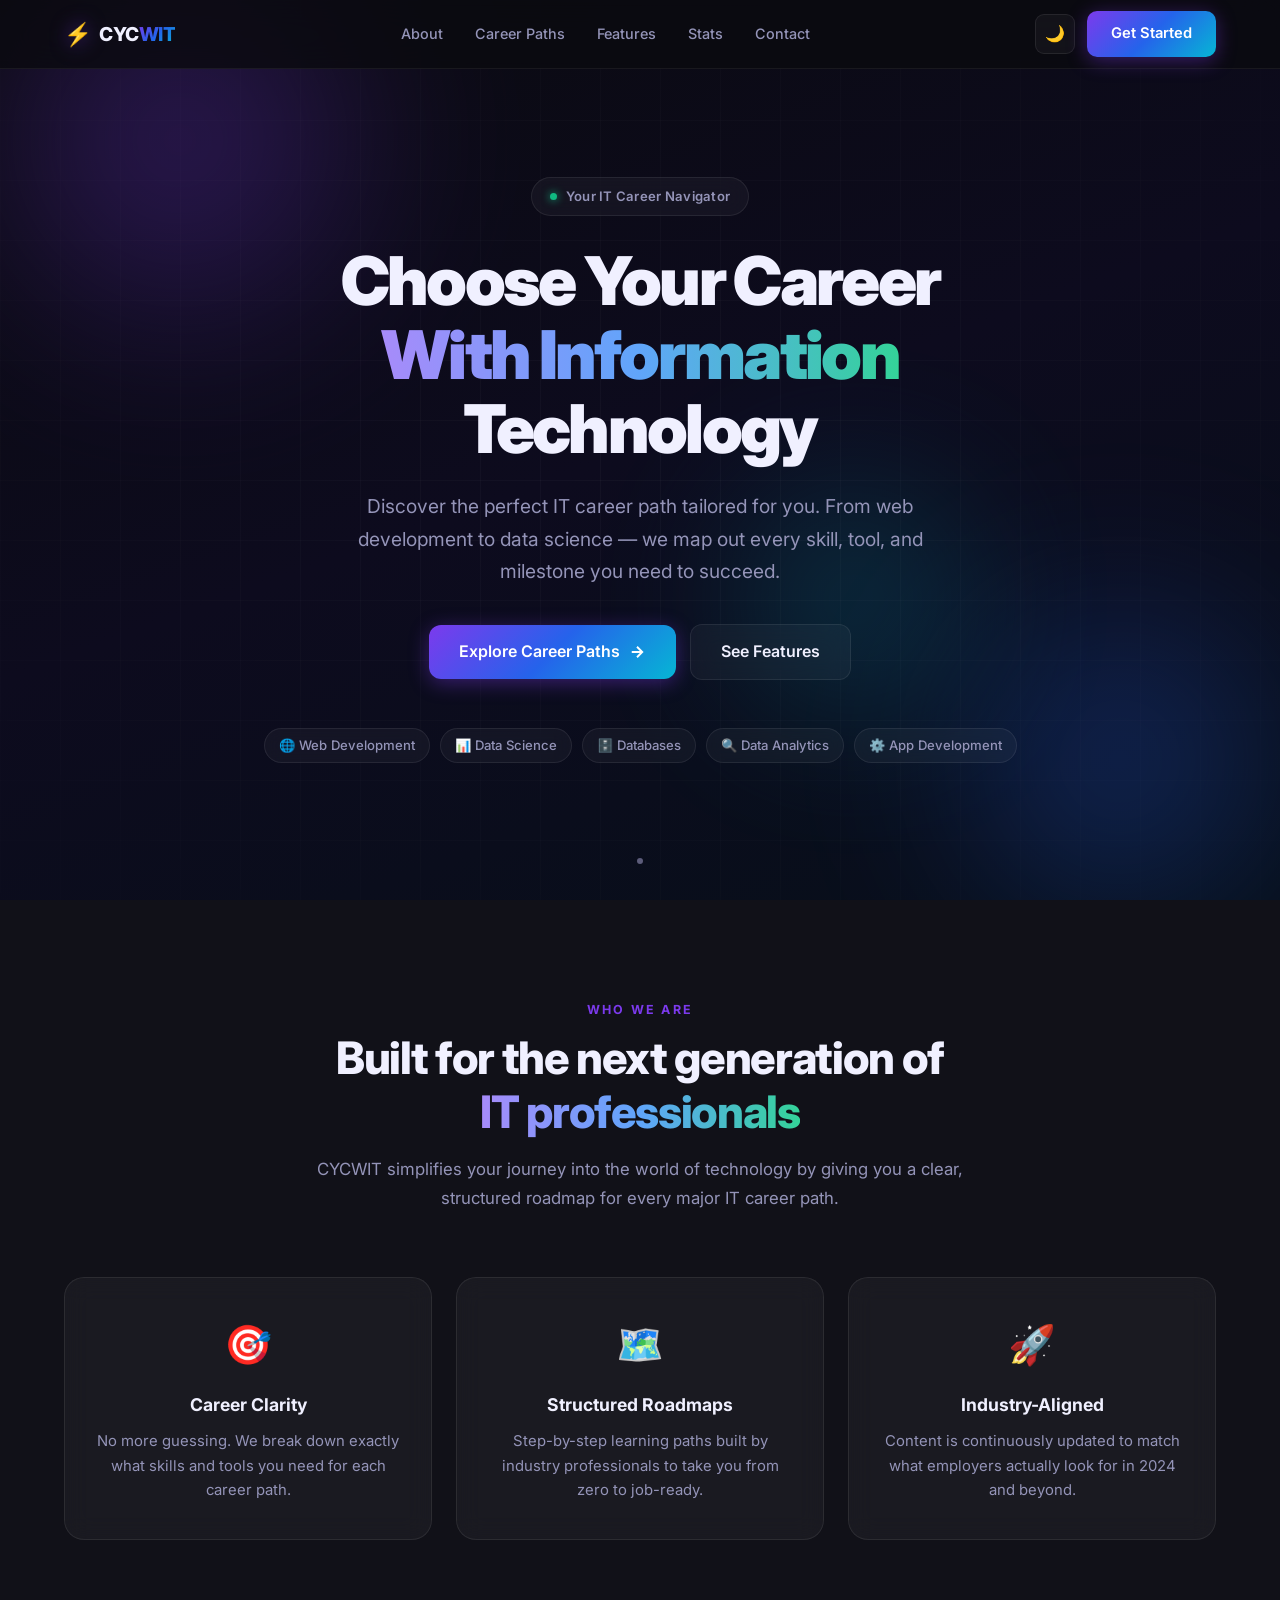
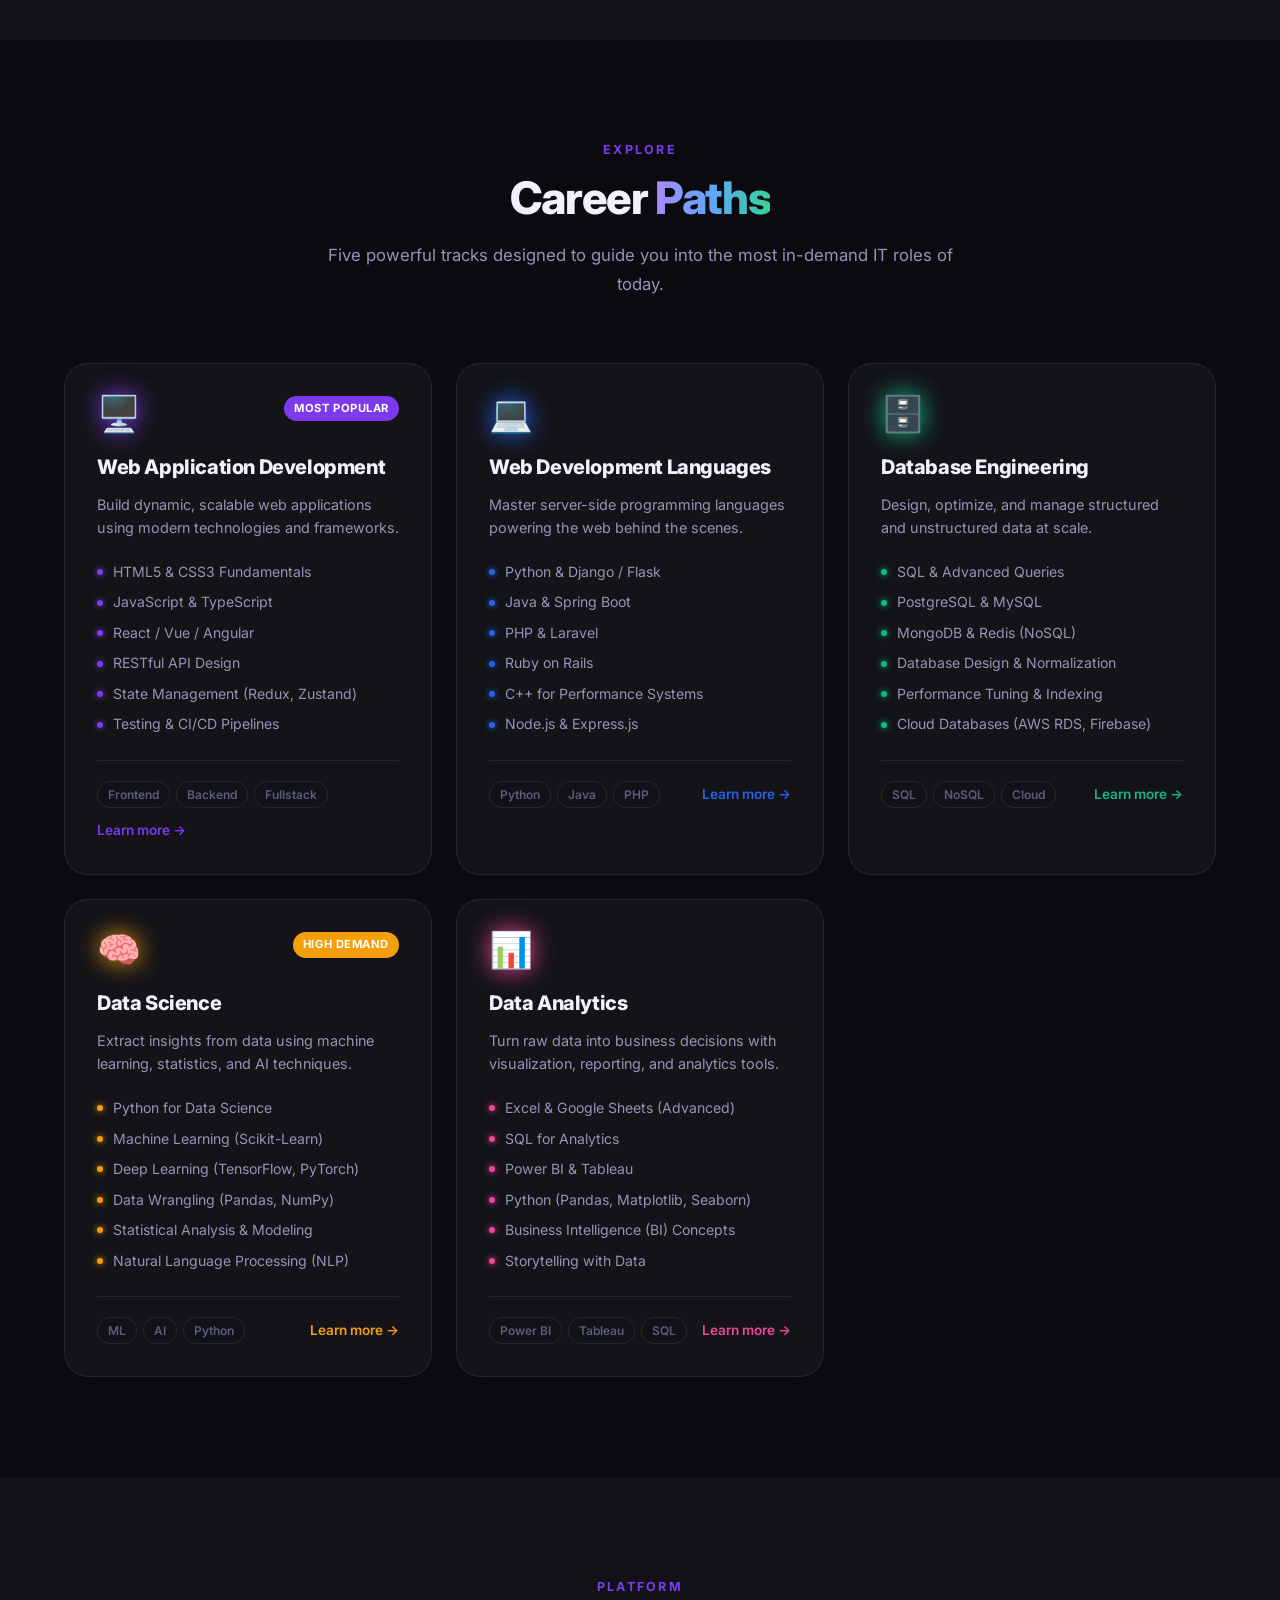
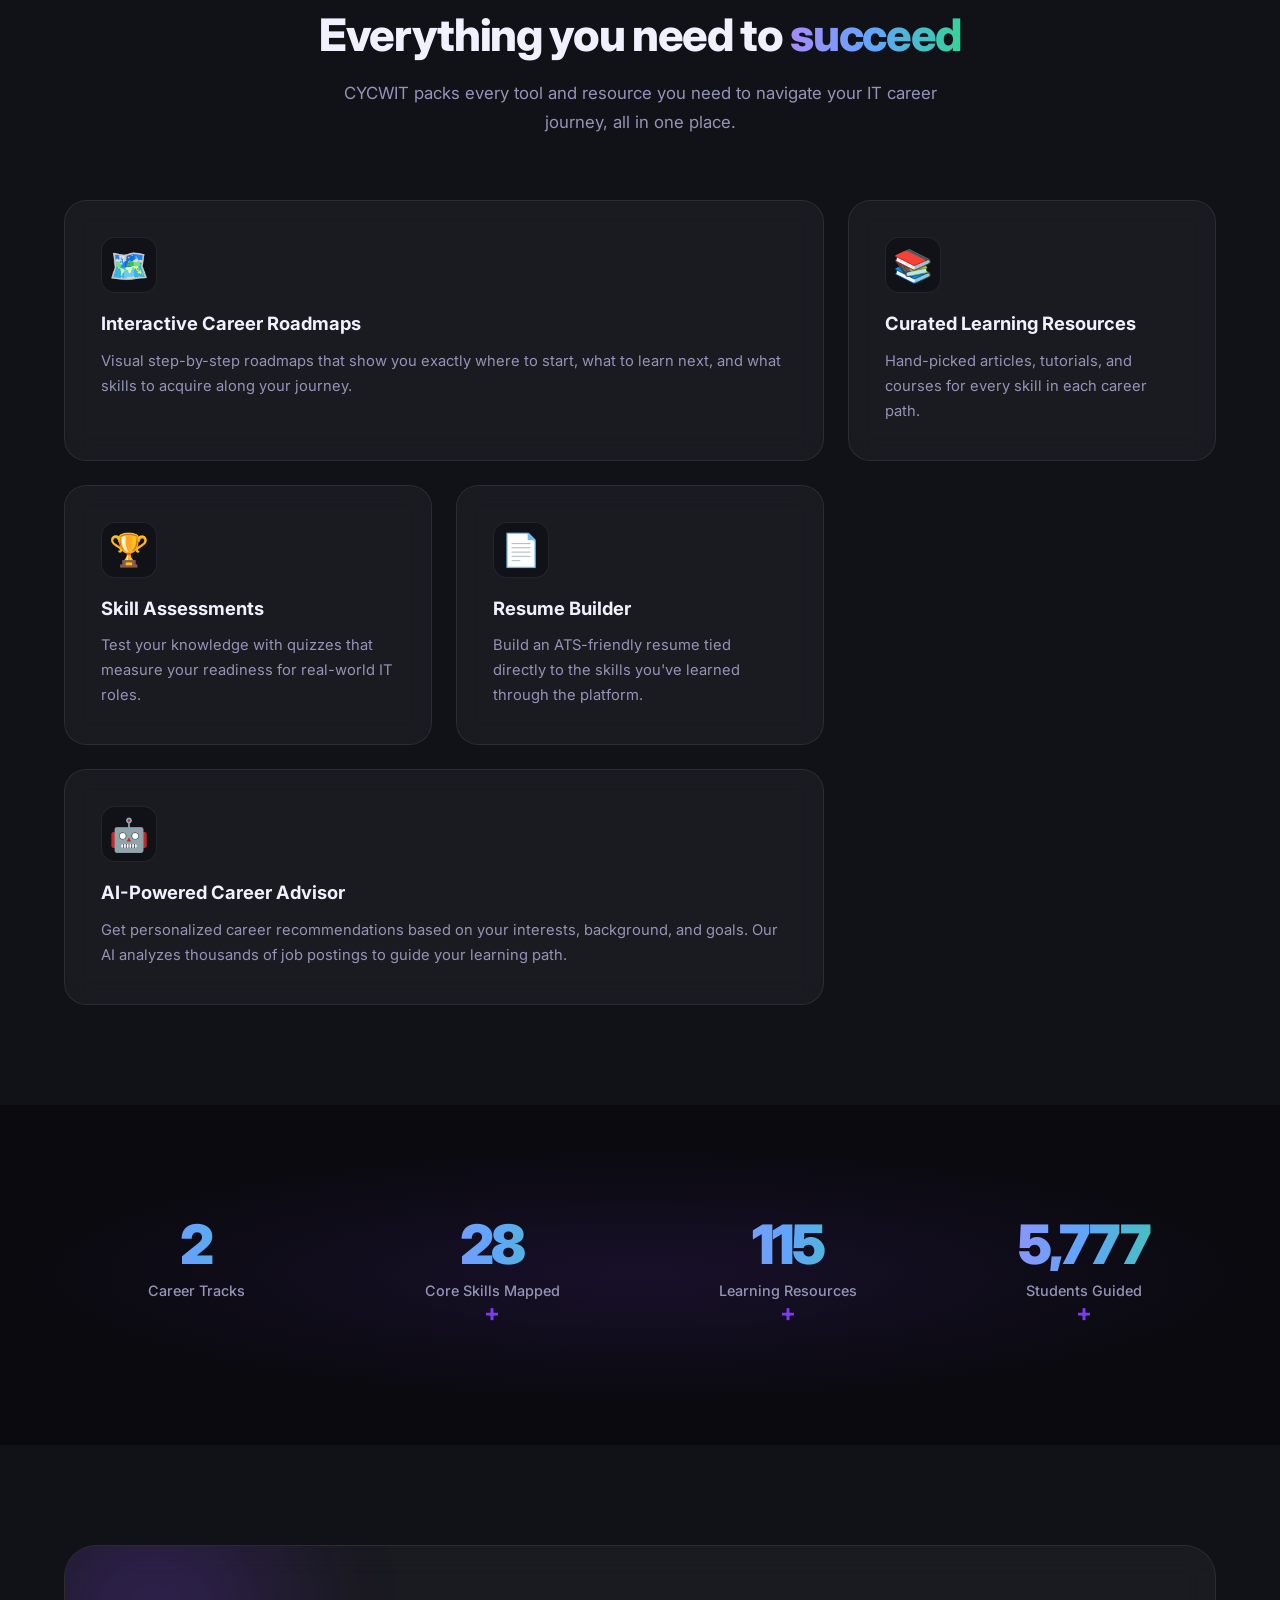
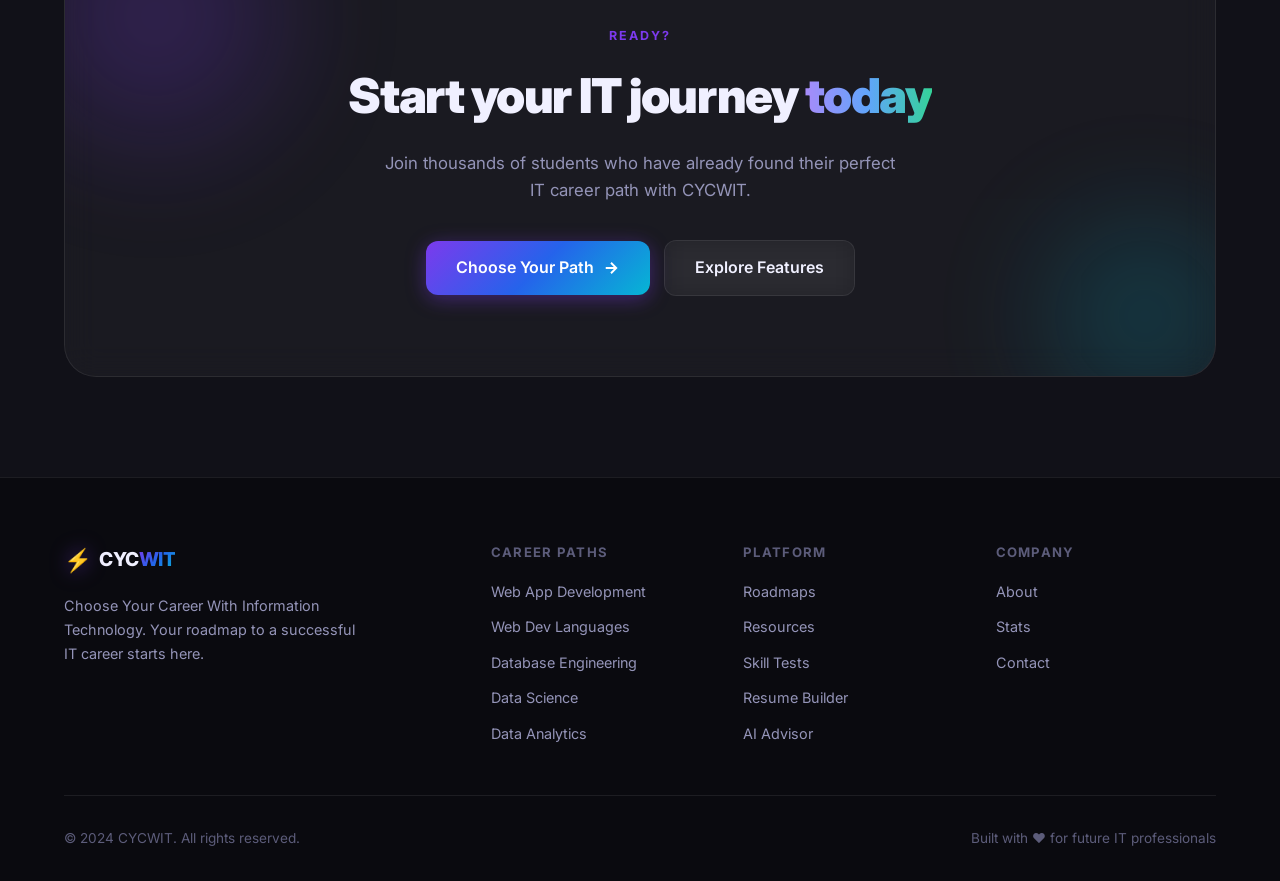
==== index.html @ 3d06e213 "Initial commit - CYCWIT Project" ====
<!DOCTYPE html>
<html lang="en" data-theme="dark">

<head>
    <meta charset="UTF-8" />
    <meta name="viewport" content="width=device-width, initial-scale=1.0" />
    <meta name="description"
        content="CYCWIT — Choose Your Career With Information Technology. Explore career paths in Web Development, Data Science, Databases, and more." />
    <meta name="keywords"
        content="IT careers, web development, data science, database, programming, career guide, CYCWIT" />
    <meta property="og:title" content="CYCWIT — Choose Your Career With IT" />
    <meta property="og:description"
        content="Your ultimate guide to launching an IT career. Explore paths, learn skills, and build your future." />
    <meta property="og:type" content="website" />
    <title>CYCWIT — Choose Your Career With Information Technology</title>
    <link rel="preconnect" href="https://fonts.googleapis.com" />
    <link rel="preconnect" href="https://fonts.gstatic.com" crossorigin />
    <link href="https://fonts.googleapis.com/css2?family=Inter:wght@300;400;500;600;700;800;900&display=swap"
        rel="stylesheet" />
    <link rel="stylesheet" href="style.css" />
</head>

<body>

    <!-- ═══════════════════════════════ NAVBAR ═══════════════════════════════ -->
    <nav class="navbar" id="navbar" role="navigation" aria-label="Main navigation">
        <div class="nav-inner">
            <a href="#hero" class="nav-logo" aria-label="CYCWIT Home">
                <span class="logo-icon">⚡</span>
                <span class="logo-text">CYC<span class="logo-accent">WIT</span></span>
            </a>

            <ul class="nav-links" id="navLinks" role="list">
                <li><a href="#about" class="nav-link">About</a></li>
                <li><a href="#paths" class="nav-link">Career Paths</a></li>
                <li><a href="#features" class="nav-link">Features</a></li>
                <li><a href="#stats" class="nav-link">Stats</a></li>
                <li><a href="#contact" class="nav-link">Contact</a></li>
            </ul>

            <div class="nav-actions">
                <button class="theme-toggle" id="themeToggle" aria-label="Toggle dark/light mode" title="Toggle theme">
                    <span class="theme-icon" id="themeIcon">🌙</span>
                </button>
                <a href="#paths" class="btn btn-primary nav-cta">Get Started</a>
                <button class="hamburger" id="hamburger" aria-label="Open menu" aria-expanded="false">
                    <span></span><span></span><span></span>
                </button>
            </div>
        </div>
    </nav>

    <!-- Mobile overlay -->
    <div class="nav-overlay" id="navOverlay" aria-hidden="true"></div>

    <!-- ═══════════════════════════════ HERO ═══════════════════════════════ -->
    <section class="hero" id="hero" aria-label="Hero section">
        <div class="hero-bg" aria-hidden="true">
            <div class="hero-orb orb-1"></div>
            <div class="hero-orb orb-2"></div>
            <div class="hero-orb orb-3"></div>
            <div class="hero-grid"></div>
        </div>

        <div class="container hero-content">
            <div class="hero-badge reveal">
                <span class="badge-dot"></span>
                Your IT Career Navigator
            </div>
            <h1 class="hero-title reveal">
                Choose Your Career<br />
                <span class="gradient-text">With Information</span><br />
                Technology
            </h1>
            <p class="hero-subtitle reveal">
                Discover the perfect IT career path tailored for you. From web development to data science —
                we map out every skill, tool, and milestone you need to succeed.
            </p>
            <div class="hero-actions reveal">
                <a href="#paths" class="btn btn-primary btn-lg" id="exploreBtn">
                    Explore Career Paths
                    <svg width="18" height="18" viewBox="0 0 24 24" fill="none" stroke="currentColor"
                        stroke-width="2.5">
                        <path d="M5 12h14M12 5l7 7-7 7" />
                    </svg>
                </a>
                <a href="#features" class="btn btn-ghost btn-lg">See Features</a>
            </div>
            <div class="hero-tags reveal">
                <span class="tag">🌐 Web Development</span>
                <span class="tag">📊 Data Science</span>
                <span class="tag">🗄️ Databases</span>
                <span class="tag">🔍 Data Analytics</span>
                <span class="tag">⚙️ App Development</span>
            </div>
        </div>

        <div class="hero-scroll-hint" aria-hidden="true">
            <div class="scroll-dot"></div>
        </div>
    </section>

    <!-- ═══════════════════════════════ ABOUT ═══════════════════════════════ -->
    <section class="section about-section" id="about" aria-label="About CYCWIT">
        <div class="container">
            <div class="section-header reveal">
                <p class="section-label">Who We Are</p>
                <h2 class="section-title">Built for the next generation of <span class="gradient-text">IT
                        professionals</span></h2>
                <p class="section-desc">CYCWIT simplifies your journey into the world of technology by giving you a
                    clear, structured roadmap for every major IT career path.</p>
            </div>

            <div class="about-grid reveal">
                <div class="about-card">
                    <div class="about-icon">🎯</div>
                    <h3>Career Clarity</h3>
                    <p>No more guessing. We break down exactly what skills and tools you need for each career path.</p>
                </div>
                <div class="about-card">
                    <div class="about-icon">🗺️</div>
                    <h3>Structured Roadmaps</h3>
                    <p>Step-by-step learning paths built by industry professionals to take you from zero to job-ready.
                    </p>
                </div>
                <div class="about-card">
                    <div class="about-icon">🚀</div>
                    <h3>Industry-Aligned</h3>
                    <p>Content is continuously updated to match what employers actually look for in 2024 and beyond.</p>
                </div>
            </div>
        </div>
    </section>

    <!-- ═══════════════════════════════ CAREER PATHS ═══════════════════════════════ -->
    <section class="section paths-section" id="paths" aria-label="Career paths">
        <div class="container">
            <div class="section-header reveal">
                <p class="section-label">Explore</p>
                <h2 class="section-title">Career <span class="gradient-text">Paths</span></h2>
                <p class="section-desc">Five powerful tracks designed to guide you into the most in-demand IT roles of
                    today.</p>
            </div>

            <div class="paths-grid">

                <!-- Web App Development -->
                <div class="path-card reveal" data-color="purple">
                    <div class="card-header">
                        <div class="card-icon">🖥️</div>
                        <div class="card-badge">Most Popular</div>
                    </div>
                    <h3 class="card-title">Web Application Development</h3>
                    <p class="card-desc">Build dynamic, scalable web applications using modern technologies and
                        frameworks.</p>
                    <ul class="card-skills">
                        <li><span class="skill-dot"></span>HTML5 &amp; CSS3 Fundamentals</li>
                        <li><span class="skill-dot"></span>JavaScript &amp; TypeScript</li>
                        <li><span class="skill-dot"></span>React / Vue / Angular</li>
                        <li><span class="skill-dot"></span>RESTful API Design</li>
                        <li><span class="skill-dot"></span>State Management (Redux, Zustand)</li>
                        <li><span class="skill-dot"></span>Testing &amp; CI/CD Pipelines</li>
                    </ul>
                    <div class="card-footer">
                        <div class="card-tags">
                            <span class="chip">Frontend</span>
                            <span class="chip">Backend</span>
                            <span class="chip">Fullstack</span>
                        </div>
                        <a href="#contact" class="card-link">Learn more →</a>
                    </div>
                </div>

                <!-- Web Development Languages -->
                <div class="path-card reveal" data-color="blue">
                    <div class="card-header">
                        <div class="card-icon">💻</div>
                    </div>
                    <h3 class="card-title">Web Development Languages</h3>
                    <p class="card-desc">Master server-side programming languages powering the web behind the scenes.
                    </p>
                    <ul class="card-skills">
                        <li><span class="skill-dot"></span>Python &amp; Django / Flask</li>
                        <li><span class="skill-dot"></span>Java &amp; Spring Boot</li>
                        <li><span class="skill-dot"></span>PHP &amp; Laravel</li>
                        <li><span class="skill-dot"></span>Ruby on Rails</li>
                        <li><span class="skill-dot"></span>C++ for Performance Systems</li>
                        <li><span class="skill-dot"></span>Node.js &amp; Express.js</li>
                    </ul>
                    <div class="card-footer">
                        <div class="card-tags">
                            <span class="chip">Python</span>
                            <span class="chip">Java</span>
                            <span class="chip">PHP</span>
                        </div>
                        <a href="#contact" class="card-link">Learn more →</a>
                    </div>
                </div>

                <!-- Database -->
                <div class="path-card reveal" data-color="green">
                    <div class="card-header">
                        <div class="card-icon">🗄️</div>
                    </div>
                    <h3 class="card-title">Database Engineering</h3>
                    <p class="card-desc">Design, optimize, and manage structured and unstructured data at scale.</p>
                    <ul class="card-skills">
                        <li><span class="skill-dot"></span>SQL &amp; Advanced Queries</li>
                        <li><span class="skill-dot"></span>PostgreSQL &amp; MySQL</li>
                        <li><span class="skill-dot"></span>MongoDB &amp; Redis (NoSQL)</li>
                        <li><span class="skill-dot"></span>Database Design &amp; Normalization</li>
                        <li><span class="skill-dot"></span>Performance Tuning &amp; Indexing</li>
                        <li><span class="skill-dot"></span>Cloud Databases (AWS RDS, Firebase)</li>
                    </ul>
                    <div class="card-footer">
                        <div class="card-tags">
                            <span class="chip">SQL</span>
                            <span class="chip">NoSQL</span>
                            <span class="chip">Cloud</span>
                        </div>
                        <a href="#contact" class="card-link">Learn more →</a>
                    </div>
                </div>

                <!-- Data Science -->
                <div class="path-card reveal" data-color="orange">
                    <div class="card-header">
                        <div class="card-icon">🧠</div>
                        <div class="card-badge">High Demand</div>
                    </div>
                    <h3 class="card-title">Data Science</h3>
                    <p class="card-desc">Extract insights from data using machine learning, statistics, and AI
                        techniques.</p>
                    <ul class="card-skills">
                        <li><span class="skill-dot"></span>Python for Data Science</li>
                        <li><span class="skill-dot"></span>Machine Learning (Scikit-Learn)</li>
                        <li><span class="skill-dot"></span>Deep Learning (TensorFlow, PyTorch)</li>
                        <li><span class="skill-dot"></span>Data Wrangling (Pandas, NumPy)</li>
                        <li><span class="skill-dot"></span>Statistical Analysis &amp; Modeling</li>
                        <li><span class="skill-dot"></span>Natural Language Processing (NLP)</li>
                    </ul>
                    <div class="card-footer">
                        <div class="card-tags">
                            <span class="chip">ML</span>
                            <span class="chip">AI</span>
                            <span class="chip">Python</span>
                        </div>
                        <a href="#contact" class="card-link">Learn more →</a>
                    </div>
                </div>

                <!-- Data Analyst -->
                <div class="path-card reveal" data-color="pink">
                    <div class="card-header">
                        <div class="card-icon">📊</div>
                    </div>
                    <h3 class="card-title">Data Analytics</h3>
                    <p class="card-desc">Turn raw data into business decisions with visualization, reporting, and
                        analytics tools.</p>
                    <ul class="card-skills">
                        <li><span class="skill-dot"></span>Excel &amp; Google Sheets (Advanced)</li>
                        <li><span class="skill-dot"></span>SQL for Analytics</li>
                        <li><span class="skill-dot"></span>Power BI &amp; Tableau</li>
                        <li><span class="skill-dot"></span>Python (Pandas, Matplotlib, Seaborn)</li>
                        <li><span class="skill-dot"></span>Business Intelligence (BI) Concepts</li>
                        <li><span class="skill-dot"></span>Storytelling with Data</li>
                    </ul>
                    <div class="card-footer">
                        <div class="card-tags">
                            <span class="chip">Power BI</span>
                            <span class="chip">Tableau</span>
                            <span class="chip">SQL</span>
                        </div>
                        <a href="#contact" class="card-link">Learn more →</a>
                    </div>
                </div>

            </div>
        </div>
    </section>

    <!-- ═══════════════════════════════ FEATURES ═══════════════════════════════ -->
    <section class="section features-section" id="features" aria-label="Platform features">
        <div class="container">
            <div class="section-header reveal">
                <p class="section-label">Platform</p>
                <h2 class="section-title">Everything you need to <span class="gradient-text">succeed</span></h2>
                <p class="section-desc">CYCWIT packs every tool and resource you need to navigate your IT career
                    journey, all in one place.</p>
            </div>

            <div class="features-grid">
                <div class="feature-card feature-large reveal">
                    <div class="feature-icon-wrap">🗺️</div>
                    <h3>Interactive Career Roadmaps</h3>
                    <p>Visual step-by-step roadmaps that show you exactly where to start, what to learn next, and what
                        skills to acquire along your journey.</p>
                </div>
                <div class="feature-card reveal">
                    <div class="feature-icon-wrap">📚</div>
                    <h3>Curated Learning Resources</h3>
                    <p>Hand-picked articles, tutorials, and courses for every skill in each career path.</p>
                </div>
                <div class="feature-card reveal">
                    <div class="feature-icon-wrap">🏆</div>
                    <h3>Skill Assessments</h3>
                    <p>Test your knowledge with quizzes that measure your readiness for real-world IT roles.</p>
                </div>
                <div class="feature-card reveal">
                    <div class="feature-icon-wrap">📄</div>
                    <h3>Resume Builder</h3>
                    <p>Build an ATS-friendly resume tied directly to the skills you've learned through the platform.</p>
                </div>
                <div class="feature-card feature-large reveal">
                    <div class="feature-icon-wrap">🤖</div>
                    <h3>AI-Powered Career Advisor</h3>
                    <p>Get personalized career recommendations based on your interests, background, and goals. Our AI
                        analyzes thousands of job postings to guide your learning path.</p>
                </div>
            </div>
        </div>
    </section>

    <!-- ═══════════════════════════════ STATS ═══════════════════════════════ -->
    <section class="section stats-section" id="stats" aria-label="Platform statistics">
        <div class="container">
            <div class="stats-grid reveal">
                <div class="stat-item">
                    <div class="stat-number" data-target="5">0</div>
                    <div class="stat-label">Career Tracks</div>
                </div>
                <div class="stat-item">
                    <div class="stat-number" data-target="50">0</div>
                    <div class="stat-label">Core Skills Mapped</div>
                    <div class="stat-suffix">+</div>
                </div>
                <div class="stat-item">
                    <div class="stat-number" data-target="200">0</div>
                    <div class="stat-label">Learning Resources</div>
                    <div class="stat-suffix">+</div>
                </div>
                <div class="stat-item">
                    <div class="stat-number" data-target="10000">0</div>
                    <div class="stat-label">Students Guided</div>
                    <div class="stat-suffix">+</div>
                </div>
            </div>
        </div>
    </section>

    <!-- ═══════════════════════════════ CTA ═══════════════════════════════ -->
    <section class="section cta-section" id="contact" aria-label="Call to action">
        <div class="container">
            <div class="cta-inner reveal">
                <div class="cta-orb cta-orb-1" aria-hidden="true"></div>
                <div class="cta-orb cta-orb-2" aria-hidden="true"></div>
                <p class="section-label">Ready?</p>
                <h2 class="cta-title">Start your IT journey <span class="gradient-text">today</span></h2>
                <p class="cta-desc">Join thousands of students who have already found their perfect IT career path with
                    CYCWIT.</p>
                <div class="cta-actions">
                    <a href="#paths" class="btn btn-primary btn-lg" id="ctaStartBtn">
                        Choose Your Path
                        <svg width="18" height="18" viewBox="0 0 24 24" fill="none" stroke="currentColor"
                            stroke-width="2.5">
                            <path d="M5 12h14M12 5l7 7-7 7" />
                        </svg>
                    </a>
                    <a href="#features" class="btn btn-ghost btn-lg">Explore Features</a>
                </div>
            </div>
        </div>
    </section>

    <!-- ═══════════════════════════════ FOOTER ═══════════════════════════════ -->
    <footer class="footer" role="contentinfo">
        <div class="container">
            <div class="footer-top">
                <div class="footer-brand">
                    <a href="#hero" class="nav-logo">
                        <span class="logo-icon">⚡</span>
                        <span class="logo-text">CYC<span class="logo-accent">WIT</span></span>
                    </a>
                    <p>Choose Your Career With Information Technology. Your roadmap to a successful IT career starts
                        here.</p>
                </div>

                <div class="footer-links">
                    <div class="footer-col">
                        <h4>Career Paths</h4>
                        <ul>
                            <li><a href="#paths">Web App Development</a></li>
                            <li><a href="#paths">Web Dev Languages</a></li>
                            <li><a href="#paths">Database Engineering</a></li>
                            <li><a href="#paths">Data Science</a></li>
                            <li><a href="#paths">Data Analytics</a></li>
                        </ul>
                    </div>
                    <div class="footer-col">
                        <h4>Platform</h4>
                        <ul>
                            <li><a href="#features">Roadmaps</a></li>
                            <li><a href="#features">Resources</a></li>
                            <li><a href="#features">Skill Tests</a></li>
                            <li><a href="#features">Resume Builder</a></li>
                            <li><a href="#features">AI Advisor</a></li>
                        </ul>
                    </div>
                    <div class="footer-col">
                        <h4>Company</h4>
                        <ul>
                            <li><a href="#about">About</a></li>
                            <li><a href="#stats">Stats</a></li>
                            <li><a href="#contact">Contact</a></li>
                        </ul>
                    </div>
                </div>
            </div>

            <div class="footer-bottom">
                <p>&copy; 2024 CYCWIT. All rights reserved.</p>
                <p>Built with ❤️ for future IT professionals</p>
            </div>
        </div>
    </footer>

    <script src="script.js"></script>
</body>

</html>
---- style.css ----
/* ============================================================
   CYCWIT — style.css
   Design System: Dark/Light theme, Glassmorphism, Animations
   ============================================================ */

/* ─────────────────────────────────────────────
   0. GOOGLE FONTS + CSS RESET
───────────────────────────────────────────── */
*,
*::before,
*::after {
    box-sizing: border-box;
    margin: 0;
    padding: 0;
}

html {
    scroll-behavior: smooth;
    font-size: 16px;
}

/* ─────────────────────────────────────────────
   1. DESIGN TOKENS — Dark Theme (default)
───────────────────────────────────────────── */
[data-theme="dark"] {
    --bg-primary: #0a0a0f;
    --bg-secondary: #111118;
    --bg-card: rgba(255, 255, 255, 0.04);
    --bg-card-hover: rgba(255, 255, 255, 0.08);
    --border: rgba(255, 255, 255, 0.08);
    --border-hover: rgba(255, 255, 255, 0.18);

    --text-primary: #f0f0ff;
    --text-secondary: #9494b8;
    --text-muted: #5c5c7a;

    --accent-purple: #7c3aed;
    --accent-blue: #2563eb;
    --accent-cyan: #06b6d4;
    --accent-green: #10b981;
    --accent-orange: #f59e0b;
    --accent-pink: #ec4899;

    --grad-main: linear-gradient(135deg, #7c3aed 0%, #2563eb 50%, #06b6d4 100%);
    --grad-text: linear-gradient(90deg, #a78bfa, #60a5fa, #34d399);
    --grad-hero: linear-gradient(160deg, #0a0a0f 0%, #0d0b1e 50%, #070f1a 100%);

    --shadow-sm: 0 1px 3px rgba(0, 0, 0, 0.4);
    --shadow-md: 0 4px 24px rgba(0, 0, 0, 0.5);
    --shadow-lg: 0 8px 48px rgba(0, 0, 0, 0.7);
    --shadow-glow: 0 0 40px rgba(124, 58, 237, 0.25);

    --navbar-bg: rgba(10, 10, 15, 0.8);
    --navbar-border: rgba(255, 255, 255, 0.06);
}

/* ─────────────────────────────────────────────
   2. DESIGN TOKENS — Light Theme
───────────────────────────────────────────── */
[data-theme="light"] {
    --bg-primary: #f8f8ff;
    --bg-secondary: #eeeef8;
    --bg-card: rgba(255, 255, 255, 0.7);
    --bg-card-hover: rgba(255, 255, 255, 0.95);
    --border: rgba(0, 0, 0, 0.08);
    --border-hover: rgba(124, 58, 237, 0.35);

    --text-primary: #0f0f1a;
    --text-secondary: #4a4a6a;
    --text-muted: #8888aa;

    --accent-purple: #7c3aed;
    --accent-blue: #2563eb;
    --accent-cyan: #0891b2;
    --accent-green: #059669;
    --accent-orange: #d97706;
    --accent-pink: #db2777;

    --grad-main: linear-gradient(135deg, #7c3aed 0%, #2563eb 50%, #06b6d4 100%);
    --grad-text: linear-gradient(90deg, #7c3aed, #2563eb, #059669);
    --grad-hero: linear-gradient(160deg, #f0f0ff 0%, #e8e8ff 50%, #f0f8ff 100%);

    --shadow-sm: 0 1px 3px rgba(0, 0, 0, 0.07);
    --shadow-md: 0 4px 24px rgba(0, 0, 0, 0.1);
    --shadow-lg: 0 8px 48px rgba(0, 0, 0, 0.12);
    --shadow-glow: 0 0 40px rgba(124, 58, 237, 0.15);

    --navbar-bg: rgba(248, 248, 255, 0.85);
    --navbar-border: rgba(0, 0, 0, 0.07);
}

/* ─────────────────────────────────────────────
   3. BASE STYLES
───────────────────────────────────────────── */
body {
    font-family: 'Inter', -apple-system, BlinkMacSystemFont, 'Segoe UI', sans-serif;
    background: var(--bg-primary);
    color: var(--text-primary);
    line-height: 1.6;
    overflow-x: hidden;
    transition: background 0.35s ease, color 0.35s ease;
}

.container {
    width: 100%;
    max-width: 1200px;
    margin: 0 auto;
    padding: 0 24px;
}

.section {
    padding: 100px 0;
    position: relative;
}

img,
svg {
    display: block;
}

ul {
    list-style: none;
}

a {
    text-decoration: none;
    color: inherit;
}

/* ─────────────────────────────────────────────
   4. TYPOGRAPHY UTILITIES
───────────────────────────────────────────── */
.gradient-text {
    background: var(--grad-text);
    -webkit-background-clip: text;
    -webkit-text-fill-color: transparent;
    background-clip: text;
}

.section-label {
    font-size: 0.78rem;
    font-weight: 700;
    letter-spacing: 0.18em;
    text-transform: uppercase;
    color: var(--accent-purple);
    margin-bottom: 12px;
}

.section-header {
    text-align: center;
    max-width: 650px;
    margin: 0 auto 64px;
}

.section-title {
    font-size: clamp(1.9rem, 4vw, 2.8rem);
    font-weight: 800;
    line-height: 1.2;
    margin-bottom: 16px;
    letter-spacing: -0.03em;
}

.section-desc {
    font-size: 1.05rem;
    color: var(--text-secondary);
    line-height: 1.7;
}

/* ─────────────────────────────────────────────
   5. BUTTONS
───────────────────────────────────────────── */
.btn {
    display: inline-flex;
    align-items: center;
    gap: 8px;
    padding: 11px 24px;
    border-radius: 10px;
    font-family: inherit;
    font-size: 0.92rem;
    font-weight: 600;
    cursor: pointer;
    border: none;
    position: relative;
    overflow: hidden;
    transition: transform 0.2s ease, box-shadow 0.2s ease, opacity 0.2s ease;
    text-decoration: none;
    white-space: nowrap;
}

.btn:active {
    transform: scale(0.97);
}

.btn-lg {
    padding: 14px 30px;
    font-size: 1rem;
    border-radius: 12px;
}

.btn-primary {
    background: var(--grad-main);
    color: #fff;
    box-shadow: 0 4px 20px rgba(124, 58, 237, 0.4);
}

.btn-primary:hover {
    transform: translateY(-2px);
    box-shadow: 0 8px 32px rgba(124, 58, 237, 0.55);
}

.btn-ghost {
    background: var(--bg-card);
    color: var(--text-primary);
    border: 1px solid var(--border);
    backdrop-filter: blur(12px);
}

.btn-ghost:hover {
    border-color: var(--border-hover);
    background: var(--bg-card-hover);
    transform: translateY(-2px);
}

/* Ripple */
.btn .ripple {
    position: absolute;
    border-radius: 50%;
    background: rgba(255, 255, 255, 0.25);
    transform: scale(0);
    animation: rippleAnim 0.6s linear;
    pointer-events: none;
}

@keyframes rippleAnim {
    to {
        transform: scale(4);
        opacity: 0;
    }
}

/* Theme toggle spin */
.theme-toggle.spin .theme-icon {
    animation: spinOnce 0.4s ease;
}

@keyframes spinOnce {
    from {
        transform: rotate(0deg);
    }

    to {
        transform: rotate(360deg);
    }
}

/* ─────────────────────────────────────────────
   6. NAVBAR
───────────────────────────────────────────── */
.navbar {
    position: fixed;
    top: 0;
    left: 0;
    right: 0;
    z-index: 1000;
    background: var(--navbar-bg);
    border-bottom: 1px solid var(--navbar-border);
    backdrop-filter: blur(20px);
    -webkit-backdrop-filter: blur(20px);
    transition: box-shadow 0.3s ease, background 0.35s ease;
}

.navbar.scrolled {
    box-shadow: 0 4px 32px rgba(0, 0, 0, 0.25);
}

.nav-inner {
    max-width: 1200px;
    margin: 0 auto;
    padding: 0 24px;
    height: 68px;
    display: flex;
    align-items: center;
    justify-content: space-between;
    gap: 24px;
}

/* Logo */
.nav-logo {
    display: flex;
    align-items: center;
    gap: 8px;
    font-weight: 800;
    font-size: 1.2rem;
    letter-spacing: -0.03em;
    color: var(--text-primary);
    flex-shrink: 0;
}

.logo-icon {
    font-size: 1.4rem;
    filter: drop-shadow(0 0 10px rgba(124, 58, 237, 0.6));
}

.logo-accent {
    background: var(--grad-main);
    -webkit-background-clip: text;
    -webkit-text-fill-color: transparent;
    background-clip: text;
}

/* Nav links */
.nav-links {
    display: flex;
    align-items: center;
    gap: 4px;
}

.nav-link {
    padding: 6px 14px;
    border-radius: 8px;
    font-size: 0.9rem;
    font-weight: 500;
    color: var(--text-secondary);
    transition: color 0.2s, background 0.2s;
    white-space: nowrap;
}

.nav-link:hover,
.nav-link.active {
    color: var(--text-primary);
    background: var(--bg-card);
}

/* Nav actions */
.nav-actions {
    display: flex;
    align-items: center;
    gap: 12px;
}

.theme-toggle {
    background: var(--bg-card);
    border: 1px solid var(--border);
    border-radius: 9px;
    width: 40px;
    height: 40px;
    display: flex;
    align-items: center;
    justify-content: center;
    cursor: pointer;
    font-size: 1rem;
    transition: background 0.2s, border-color 0.2s, transform 0.2s;
    flex-shrink: 0;
}

.theme-toggle:hover {
    background: var(--bg-card-hover);
    border-color: var(--border-hover);
    transform: scale(1.08);
}

.theme-icon {
    display: inline-block;
}

/* Hamburger */
.hamburger {
    display: none;
    flex-direction: column;
    justify-content: center;
    gap: 5px;
    width: 36px;
    height: 36px;
    background: none;
    border: none;
    cursor: pointer;
    padding: 4px;
    border-radius: 6px;
}

.hamburger span {
    display: block;
    height: 2px;
    background: var(--text-primary);
    border-radius: 2px;
    transition: transform 0.3s ease, opacity 0.3s ease, width 0.3s ease;
}

.hamburger.active span:nth-child(1) {
    transform: translateY(7px) rotate(45deg);
}

.hamburger.active span:nth-child(2) {
    opacity: 0;
    width: 0;
}

.hamburger.active span:nth-child(3) {
    transform: translateY(-7px) rotate(-45deg);
}

/* Mobile overlay */
.nav-overlay {
    display: none;
    position: fixed;
    inset: 0;
    background: rgba(0, 0, 0, 0.5);
    backdrop-filter: blur(2px);
    z-index: 999;
    opacity: 0;
    transition: opacity 0.3s ease;
}

.nav-overlay.show {
    opacity: 1;
}

/* ─────────────────────────────────────────────
   7. HERO SECTION
───────────────────────────────────────────── */
.hero {
    min-height: 100vh;
    display: flex;
    flex-direction: column;
    align-items: center;
    justify-content: center;
    position: relative;
    overflow: hidden;
    padding: 120px 0 80px;
    background: var(--grad-hero);
}

/* Animated gradient orbs */
.hero-bg {
    position: absolute;
    inset: 0;
    pointer-events: none;
}

.hero-orb {
    position: absolute;
    border-radius: 50%;
    filter: blur(80px);
    opacity: 0.35;
    animation: orbFloat 8s ease-in-out infinite;
    transition: transform 0.3s ease-out;
}

.orb-1 {
    width: 520px;
    height: 520px;
    background: radial-gradient(circle, #7c3aed, transparent 70%);
    top: -120px;
    left: -80px;
    animation-delay: 0s;
}

.orb-2 {
    width: 440px;
    height: 440px;
    background: radial-gradient(circle, #2563eb, transparent 70%);
    bottom: -80px;
    right: -60px;
    animation-delay: -3s;
}

.orb-3 {
    width: 300px;
    height: 300px;
    background: radial-gradient(circle, #06b6d4, transparent 70%);
    top: 50%;
    left: 55%;
    animation-delay: -5s;
}

@keyframes orbFloat {

    0%,
    100% {
        transform: translateY(0px) scale(1);
    }

    50% {
        transform: translateY(-30px) scale(1.05);
    }
}

/* Grid overlay */
.hero-grid {
    position: absolute;
    inset: 0;
    background-image:
        linear-gradient(var(--border) 1px, transparent 1px),
        linear-gradient(90deg, var(--border) 1px, transparent 1px);
    background-size: 60px 60px;
    opacity: 0.4;
    mask-image: radial-gradient(ellipse 80% 80% at 50% 50%, black, transparent);
}

.hero-content {
    position: relative;
    z-index: 2;
    text-align: center;
    max-width: 820px;
}

/* Badge */
.hero-badge {
    display: inline-flex;
    align-items: center;
    gap: 9px;
    background: var(--bg-card);
    border: 1px solid var(--border);
    backdrop-filter: blur(12px);
    padding: 8px 18px;
    border-radius: 100px;
    font-size: 0.82rem;
    font-weight: 600;
    color: var(--text-secondary);
    margin-bottom: 28px;
    letter-spacing: 0.02em;
}

.badge-dot {
    width: 7px;
    height: 7px;
    border-radius: 50%;
    background: #10b981;
    box-shadow: 0 0 8px #10b981;
    animation: pulse 2s infinite;
}

@keyframes pulse {

    0%,
    100% {
        opacity: 1;
        transform: scale(1);
    }

    50% {
        opacity: 0.6;
        transform: scale(1.3);
    }
}

.hero-title {
    font-size: clamp(2.4rem, 6vw, 4.2rem);
    font-weight: 900;
    line-height: 1.1;
    letter-spacing: -0.04em;
    margin-bottom: 24px;
    color: var(--text-primary);
}

.hero-subtitle {
    font-size: clamp(1rem, 2vw, 1.2rem);
    color: var(--text-secondary);
    max-width: 580px;
    margin: 0 auto 36px;
    line-height: 1.7;
}

.hero-actions {
    display: flex;
    align-items: center;
    justify-content: center;
    gap: 14px;
    flex-wrap: wrap;
    margin-bottom: 48px;
}

.hero-tags {
    display: flex;
    flex-wrap: wrap;
    justify-content: center;
    gap: 10px;
}

.tag {
    background: var(--bg-card);
    border: 1px solid var(--border);
    backdrop-filter: blur(8px);
    padding: 6px 14px;
    border-radius: 100px;
    font-size: 0.82rem;
    font-weight: 500;
    color: var(--text-secondary);
    transition: border-color 0.2s, color 0.2s, transform 0.2s;
}

.tag:hover {
    border-color: var(--accent-purple);
    color: var(--text-primary);
    transform: translateY(-2px);
}

/* Scroll hint */
.hero-scroll-hint {
    position: absolute;
    bottom: 36px;
    left: 50%;
    transform: translateX(-50%);
    z-index: 2;
}

.scroll-dot {
    width: 6px;
    height: 6px;
    border-radius: 50%;
    background: var(--text-muted);
    animation: scrollBounce 2s ease-in-out infinite;
}

@keyframes scrollBounce {

    0%,
    100% {
        transform: translateY(0);
        opacity: 1;
    }

    50% {
        transform: translateY(12px);
        opacity: 0.3;
    }
}

/* ─────────────────────────────────────────────
   8. ABOUT SECTION
───────────────────────────────────────────── */
.about-section {
    background: var(--bg-secondary);
}

.about-grid {
    display: grid;
    grid-template-columns: repeat(3, 1fr);
    gap: 24px;
}

.about-card {
    background: var(--bg-card);
    border: 1px solid var(--border);
    border-radius: 20px;
    padding: 36px 28px;
    text-align: center;
    backdrop-filter: blur(12px);
    transition: transform 0.3s ease, border-color 0.3s ease, box-shadow 0.3s ease;
}

.about-card:hover {
    transform: translateY(-6px);
    border-color: var(--border-hover);
    box-shadow: var(--shadow-glow);
}

.about-icon {
    font-size: 2.4rem;
    margin-bottom: 16px;
}

.about-card h3 {
    font-size: 1.1rem;
    font-weight: 700;
    margin-bottom: 10px;
    color: var(--text-primary);
}

.about-card p {
    font-size: 0.93rem;
    color: var(--text-secondary);
    line-height: 1.65;
}

/* ─────────────────────────────────────────────
   9. CAREER PATH CARDS
───────────────────────────────────────────── */
.paths-section {
    background: var(--bg-primary);
}

.paths-grid {
    display: grid;
    grid-template-columns: repeat(auto-fill, minmax(340px, 1fr));
    gap: 24px;
}

/* Color map per path */
.path-card[data-color="purple"] {
    --card-accent: var(--accent-purple);
}

.path-card[data-color="blue"] {
    --card-accent: var(--accent-blue);
}

.path-card[data-color="green"] {
    --card-accent: var(--accent-green);
}

.path-card[data-color="orange"] {
    --card-accent: var(--accent-orange);
}

.path-card[data-color="pink"] {
    --card-accent: var(--accent-pink);
}

.path-card {
    background: var(--bg-card);
    border: 1px solid var(--border);
    border-radius: 24px;
    padding: 32px;
    backdrop-filter: blur(16px);
    -webkit-backdrop-filter: blur(16px);
    transition: transform 0.35s cubic-bezier(0.34, 1.56, 0.64, 1),
        border-color 0.35s ease,
        box-shadow 0.35s ease;
    position: relative;
    overflow: hidden;
}

/* Card top glow accent bar */
.path-card::before {
    content: '';
    position: absolute;
    inset: 0 0 auto 0;
    height: 3px;
    background: var(--card-accent);
    border-radius: 24px 24px 0 0;
    transform: scaleX(0);
    transform-origin: left;
    transition: transform 0.4s ease;
}

.path-card:hover::before {
    transform: scaleX(1);
}

.path-card:hover {
    transform: translateY(-8px);
    border-color: var(--card-accent);
    box-shadow: 0 20px 60px rgba(0, 0, 0, 0.3), 0 0 0 1px var(--card-accent);
}

/* Card subtle background glow on hover */
.path-card::after {
    content: '';
    position: absolute;
    inset: 0;
    background: radial-gradient(ellipse at 50% 0%, color-mix(in srgb, var(--card-accent) 10%, transparent), transparent 70%);
    opacity: 0;
    transition: opacity 0.4s ease;
    pointer-events: none;
}

.path-card:hover::after {
    opacity: 1;
}

.card-header {
    display: flex;
    align-items: flex-start;
    justify-content: space-between;
    margin-bottom: 20px;
}

.card-icon {
    font-size: 2.2rem;
    line-height: 1;
    filter: drop-shadow(0 0 12px var(--card-accent, rgba(124, 58, 237, 0.5)));
}

.card-badge {
    background: var(--card-accent);
    color: #fff;
    font-size: 0.7rem;
    font-weight: 700;
    letter-spacing: 0.05em;
    padding: 4px 10px;
    border-radius: 100px;
    text-transform: uppercase;
}

.card-title {
    font-size: 1.25rem;
    font-weight: 800;
    letter-spacing: -0.02em;
    margin-bottom: 10px;
    color: var(--text-primary);
}

.card-desc {
    font-size: 0.9rem;
    color: var(--text-secondary);
    margin-bottom: 22px;
    line-height: 1.6;
}

.card-skills {
    display: flex;
    flex-direction: column;
    gap: 8px;
    margin-bottom: 24px;
}

.card-skills li {
    display: flex;
    align-items: center;
    gap: 10px;
    font-size: 0.88rem;
    color: var(--text-secondary);
    transition: color 0.2s;
}

.path-card:hover .card-skills li {
    color: var(--text-primary);
}

.skill-dot {
    flex-shrink: 0;
    width: 6px;
    height: 6px;
    border-radius: 50%;
    background: var(--card-accent);
    box-shadow: 0 0 6px var(--card-accent);
}

.card-footer {
    display: flex;
    align-items: center;
    justify-content: space-between;
    padding-top: 20px;
    border-top: 1px solid var(--border);
    gap: 12px;
    flex-wrap: wrap;
}

.card-tags {
    display: flex;
    gap: 6px;
    flex-wrap: wrap;
}

.chip {
    background: var(--bg-secondary);
    border: 1px solid var(--border);
    padding: 3px 10px;
    border-radius: 100px;
    font-size: 0.75rem;
    font-weight: 600;
    color: var(--text-muted);
}

.card-link {
    font-size: 0.85rem;
    font-weight: 600;
    color: var(--card-accent);
    transition: gap 0.2s, opacity 0.2s;
    white-space: nowrap;
}

.card-link:hover {
    opacity: 0.75;
}

/* ─────────────────────────────────────────────
   10. FEATURES SECTION
───────────────────────────────────────────── */
.features-section {
    background: var(--bg-secondary);
}

.features-grid {
    display: grid;
    grid-template-columns: repeat(3, 1fr);
    grid-template-rows: auto auto;
    gap: 24px;
}

.feature-large {
    grid-column: span 2;
}

.feature-card {
    background: var(--bg-card);
    border: 1px solid var(--border);
    border-radius: 22px;
    padding: 36px;
    backdrop-filter: blur(12px);
    transition: transform 0.3s ease, border-color 0.3s ease, box-shadow 0.3s ease;
}

.feature-card:hover {
    transform: translateY(-5px);
    border-color: rgba(124, 58, 237, 0.4);
    box-shadow: 0 16px 48px rgba(0, 0, 0, 0.2), 0 0 0 1px rgba(124, 58, 237, 0.2);
}

.feature-icon-wrap {
    font-size: 2rem;
    margin-bottom: 16px;
    display: inline-flex;
    align-items: center;
    justify-content: center;
    width: 56px;
    height: 56px;
    background: var(--bg-secondary);
    border: 1px solid var(--border);
    border-radius: 14px;
}

.feature-card h3 {
    font-size: 1.15rem;
    font-weight: 700;
    margin-bottom: 10px;
    color: var(--text-primary);
}

.feature-card p {
    font-size: 0.92rem;
    color: var(--text-secondary);
    line-height: 1.7;
}

/* ─────────────────────────────────────────────
   11. STATS SECTION
───────────────────────────────────────────── */
.stats-section {
    background: var(--bg-primary);
    padding: 80px 0;
}

.stats-grid {
    display: grid;
    grid-template-columns: repeat(4, 1fr);
    gap: 32px;
    text-align: center;
    position: relative;
}

.stats-grid::before {
    content: '';
    position: absolute;
    inset: -40px -60px;
    background: radial-gradient(ellipse at 50% 50%, rgba(124, 58, 237, 0.12), transparent 70%);
    pointer-events: none;
}

.stat-item {
    position: relative;
    padding: 32px 16px;
}

.stat-number {
    font-size: clamp(2.2rem, 5vw, 3.4rem);
    font-weight: 900;
    letter-spacing: -0.04em;
    background: var(--grad-text);
    -webkit-background-clip: text;
    -webkit-text-fill-color: transparent;
    background-clip: text;
    line-height: 1;
}

.stat-suffix {
    display: inline-block;
    font-size: 1.5rem;
    font-weight: 700;
    color: var(--accent-purple);
    margin-top: -8px;
}

.stat-label {
    font-size: 0.9rem;
    color: var(--text-secondary);
    margin-top: 8px;
    font-weight: 500;
}

/* ─────────────────────────────────────────────
   12. CTA SECTION
───────────────────────────────────────────── */
.cta-section {
    background: var(--bg-secondary);
}

.cta-inner {
    background: var(--bg-card);
    border: 1px solid var(--border);
    border-radius: 32px;
    padding: 80px 48px;
    text-align: center;
    position: relative;
    overflow: hidden;
    backdrop-filter: blur(16px);
}

.cta-orb {
    position: absolute;
    border-radius: 50%;
    filter: blur(60px);
    pointer-events: none;
    opacity: 0.3;
}

.cta-orb-1 {
    width: 300px;
    height: 300px;
    background: radial-gradient(circle, #7c3aed, transparent);
    top: -80px;
    left: -60px;
}

.cta-orb-2 {
    width: 220px;
    height: 220px;
    background: radial-gradient(circle, #06b6d4, transparent);
    bottom: -50px;
    right: -40px;
}

.cta-title {
    font-size: clamp(1.8rem, 4vw, 3rem);
    font-weight: 900;
    letter-spacing: -0.03em;
    margin-bottom: 16px;
    position: relative;
}

.cta-desc {
    font-size: 1.05rem;
    color: var(--text-secondary);
    margin-bottom: 36px;
    max-width: 520px;
    margin-left: auto;
    margin-right: auto;
    position: relative;
}

.cta-actions {
    display: flex;
    align-items: center;
    justify-content: center;
    gap: 14px;
    flex-wrap: wrap;
    position: relative;
}

/* ─────────────────────────────────────────────
   13. FOOTER
───────────────────────────────────────────── */
.footer {
    background: var(--bg-primary);
    border-top: 1px solid var(--border);
    padding: 64px 0 32px;
}

.footer-top {
    display: grid;
    grid-template-columns: 1fr 2fr;
    gap: 64px;
    margin-bottom: 48px;
    align-items: start;
}

.footer-brand p {
    font-size: 0.9rem;
    color: var(--text-secondary);
    margin-top: 16px;
    max-width: 300px;
    line-height: 1.7;
}

.footer-links {
    display: grid;
    grid-template-columns: repeat(3, 1fr);
    gap: 32px;
}

.footer-col h4 {
    font-size: 0.82rem;
    font-weight: 700;
    letter-spacing: 0.1em;
    text-transform: uppercase;
    color: var(--text-muted);
    margin-bottom: 16px;
}

.footer-col ul {
    display: flex;
    flex-direction: column;
    gap: 10px;
}

.footer-col a {
    font-size: 0.9rem;
    color: var(--text-secondary);
    transition: color 0.2s;
}

.footer-col a:hover {
    color: var(--text-primary);
}

.footer-bottom {
    padding-top: 32px;
    border-top: 1px solid var(--border);
    display: flex;
    align-items: center;
    justify-content: space-between;
    gap: 12px;
    flex-wrap: wrap;
}

.footer-bottom p {
    font-size: 0.85rem;
    color: var(--text-muted);
}

/* ─────────────────────────────────────────────
   14. SCROLL REVEAL ANIMATIONS
───────────────────────────────────────────── */
.reveal {
    opacity: 0;
    transform: translateY(32px);
    transition: opacity 0.65s cubic-bezier(0.16, 1, 0.3, 1),
        transform 0.65s cubic-bezier(0.16, 1, 0.3, 1);
}

.reveal.visible {
    opacity: 1;
    transform: translateY(0);
}

/* ─────────────────────────────────────────────
   15. RESPONSIVE DESIGN
───────────────────────────────────────────── */

/* Tablet — ≤ 1024px */
@media (max-width: 1024px) {
    .features-grid {
        grid-template-columns: 1fr 1fr;
    }

    .feature-large {
        grid-column: span 2;
    }

    .stats-grid {
        grid-template-columns: repeat(2, 1fr);
    }

    .footer-top {
        grid-template-columns: 1fr;
        gap: 40px;
    }
}

/* Tablet portrait — ≤ 768px */
@media (max-width: 768px) {
    .section {
        padding: 72px 0;
    }

    /* Navbar mobile */
    .nav-cta {
        display: none;
    }

    .hamburger {
        display: flex;
    }

    .nav-links {
        display: none;
        position: fixed;
        top: 68px;
        left: 0;
        right: 0;
        bottom: 0;
        background: var(--navbar-bg);
        backdrop-filter: blur(20px);
        -webkit-backdrop-filter: blur(20px);
        flex-direction: column;
        align-items: flex-start;
        padding: 24px;
        gap: 4px;
        z-index: 1000;
        border-top: 1px solid var(--border);
        overflow-y: auto;
    }

    .nav-links.open {
        display: flex;
        animation: slideDown 0.3s ease;
    }

    .nav-overlay {
        display: block;
    }

    @keyframes slideDown {
        from {
            opacity: 0;
            transform: translateY(-12px);
        }

        to {
            opacity: 1;
            transform: translateY(0);
        }
    }

    .nav-link {
        width: 100%;
        padding: 14px 16px;
        font-size: 1rem;
    }

    /* Hero */
    .hero-title {
        font-size: clamp(2rem, 7vw, 3rem);
    }

    .hero-actions {
        flex-direction: column;
        align-items: center;
    }

    /* Grids */
    .about-grid {
        grid-template-columns: 1fr;
    }

    .paths-grid {
        grid-template-columns: 1fr;
    }

    .features-grid {
        grid-template-columns: 1fr;
    }

    .feature-large {
        grid-column: span 1;
    }

    .stats-grid {
        grid-template-columns: repeat(2, 1fr);
    }

    .footer-links {
        grid-template-columns: 1fr 1fr;
    }

    .footer-bottom {
        flex-direction: column;
        text-align: center;
    }
}

/* Mobile — ≤ 480px */
@media (max-width: 480px) {
    .container {
        padding: 0 16px;
    }

    .section {
        padding: 56px 0;
    }

    .section-header {
        margin-bottom: 40px;
    }

    .hero {
        padding: 100px 0 60px;
    }

    .hero-title {
        font-size: 2rem;
    }

    .orb-1 {
        width: 280px;
        height: 280px;
    }

    .orb-2 {
        width: 220px;
        height: 220px;
    }

    .orb-3 {
        width: 160px;
        height: 160px;
    }

    .path-card {
        padding: 24px;
    }

    .feature-card {
        padding: 24px;
    }

    .cta-inner {
        padding: 48px 24px;
    }

    .stats-grid {
        grid-template-columns: 1fr 1fr;
        gap: 16px;
    }

    .footer-links {
        grid-template-columns: 1fr;
    }
}

/* ─────────────────────────────────────────────
   16. SCROLLBAR STYLING
───────────────────────────────────────────── */
::-webkit-scrollbar {
    width: 6px;
}

::-webkit-scrollbar-track {
    background: var(--bg-primary);
}

::-webkit-scrollbar-thumb {
    background: var(--border-hover);
    border-radius: 3px;
}

::-webkit-scrollbar-thumb:hover {
    background: var(--accent-purple);
}

/* ─────────────────────────────────────────────
   17. FOCUS STYLES (Accessibility)
───────────────────────────────────────────── */
:focus-visible {
    outline: 2px solid var(--accent-purple);
    outline-offset: 3px;
    border-radius: 4px;
}

/* ─────────────────────────────────────────────
   18. SELECTION COLOR
───────────────────────────────────────────── */
::selection {
    background: rgba(124, 58, 237, 0.35);
    color: var(--text-primary);
}
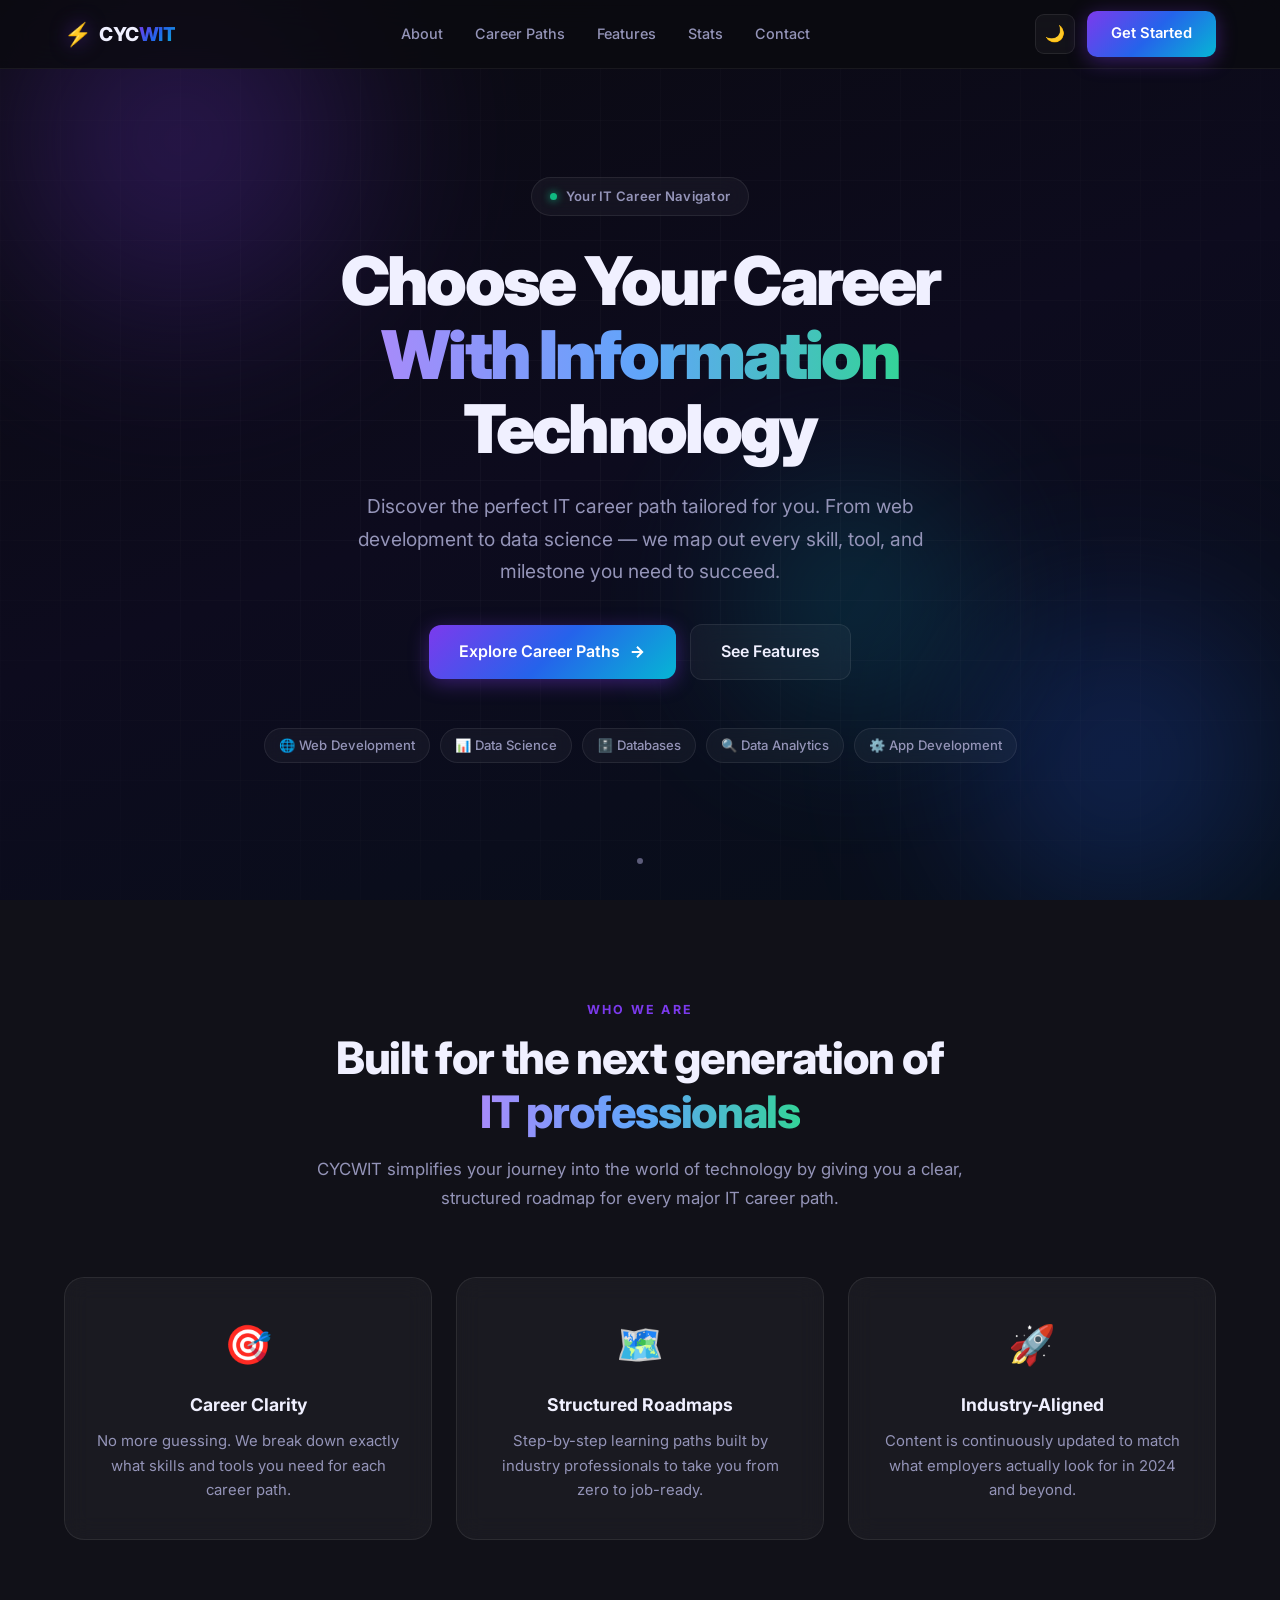
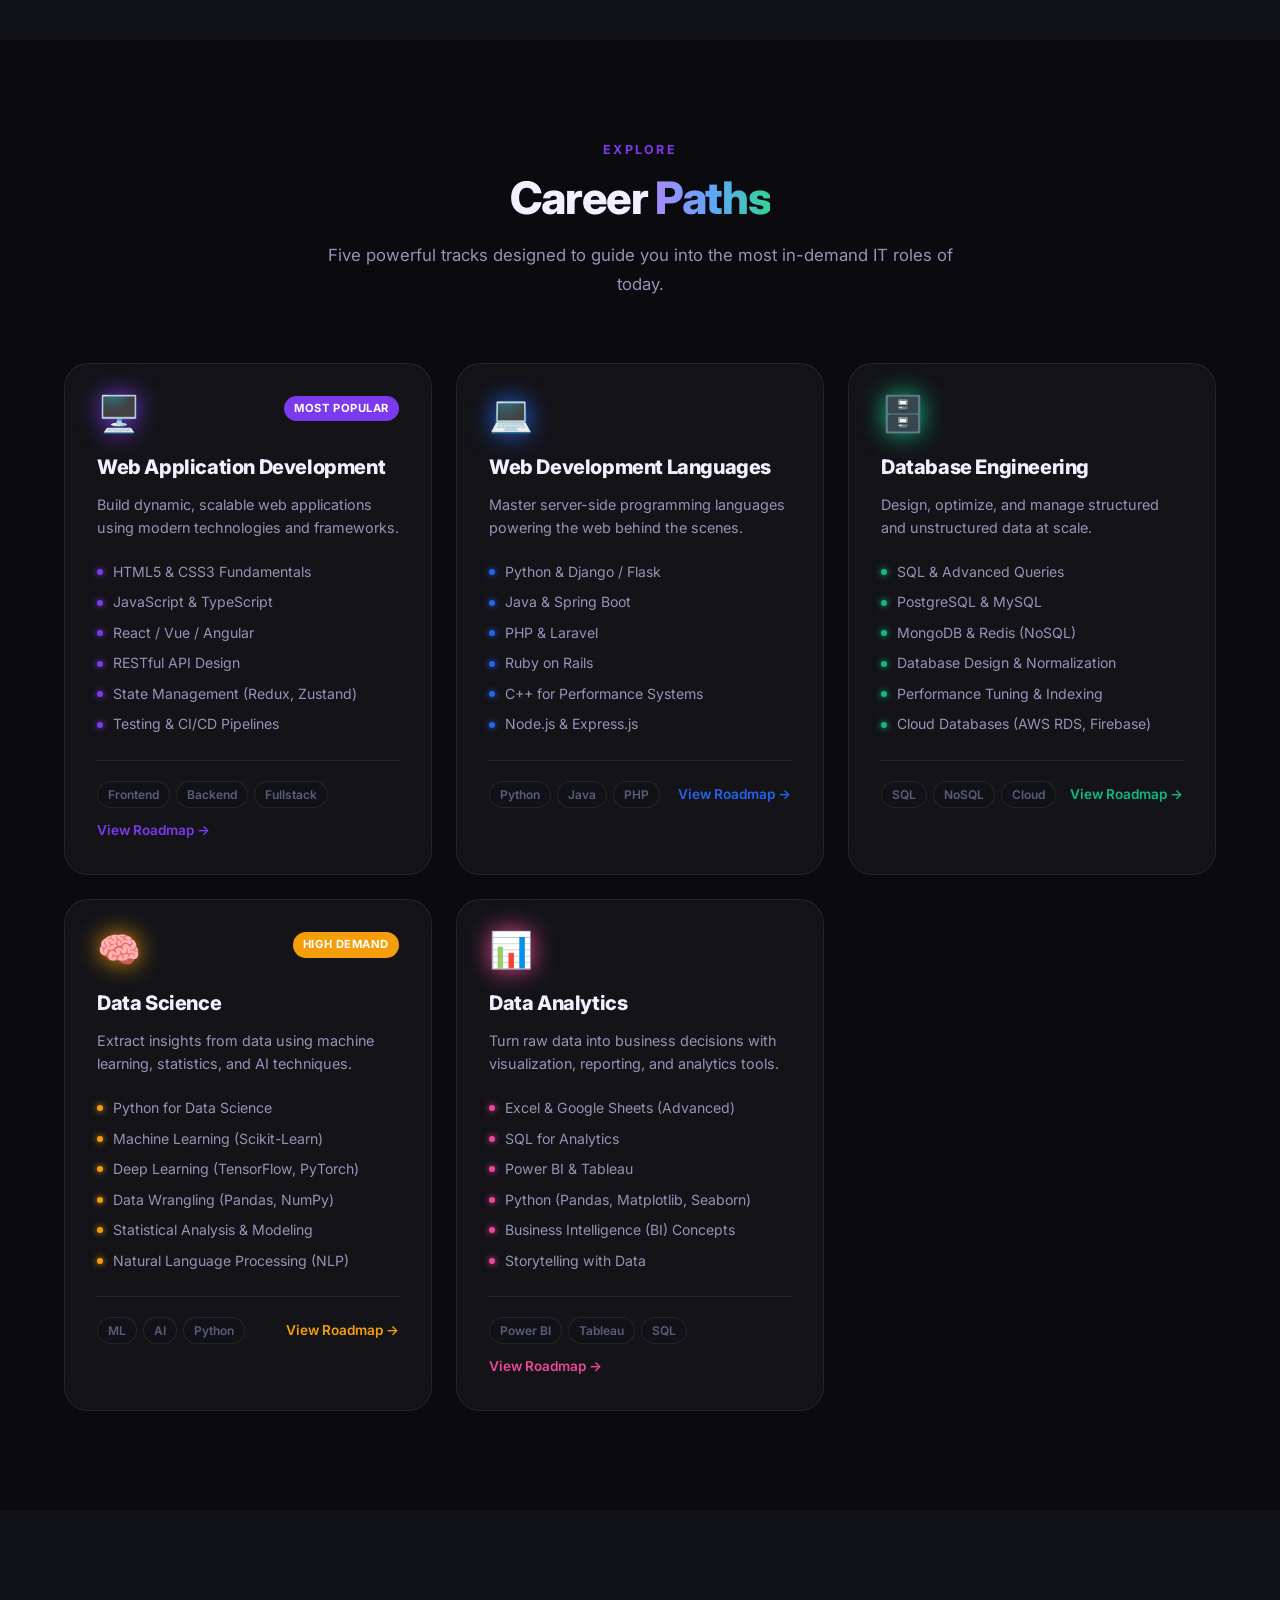
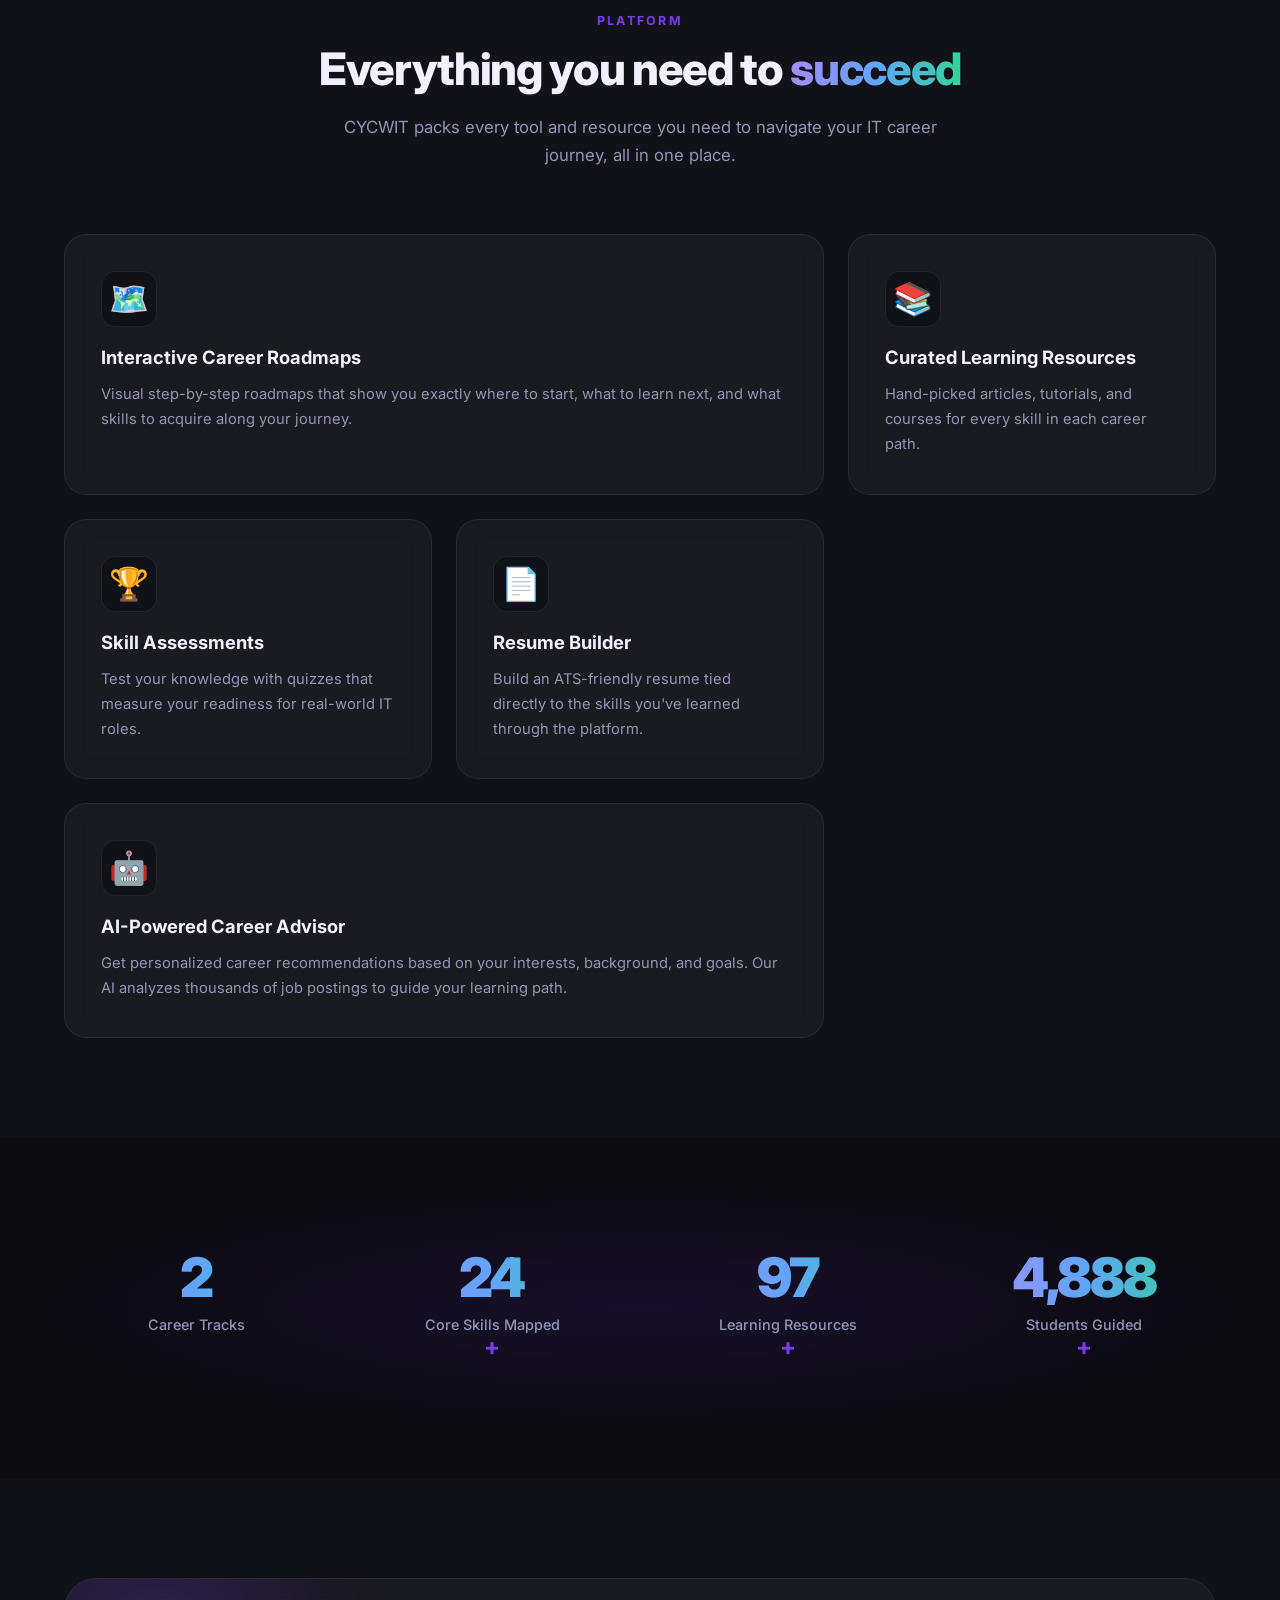
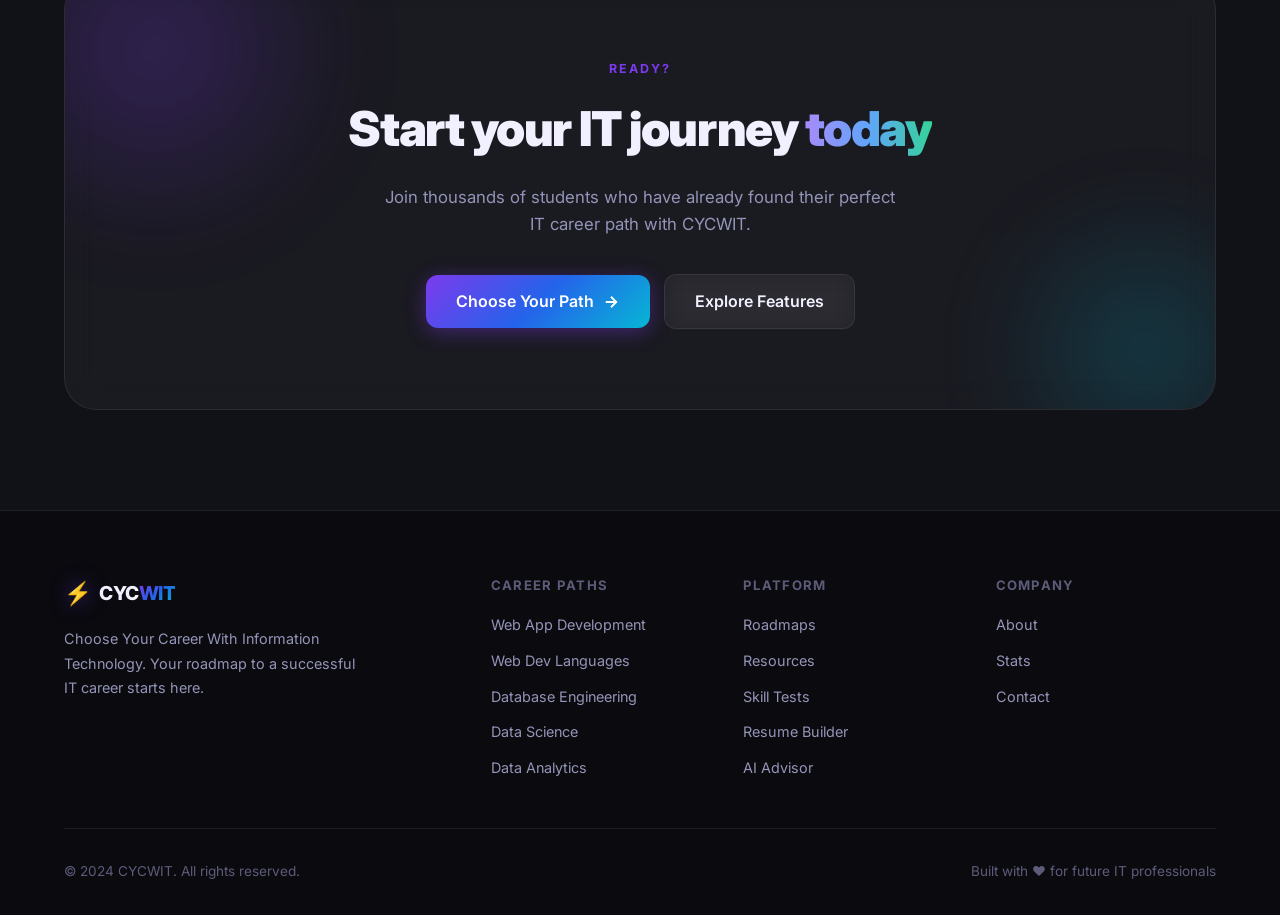
==== commit 1abfa792: "Add online reference links to all career path skills" ====
--- a/index.html
+++ b/index.html
@@ -154,12 +154,18 @@
                     <p class="card-desc">Build dynamic, scalable web applications using modern technologies and
                         frameworks.</p>
                     <ul class="card-skills">
-                        <li><span class="skill-dot"></span>HTML5 &amp; CSS3 Fundamentals</li>
-                        <li><span class="skill-dot"></span>JavaScript &amp; TypeScript</li>
-                        <li><span class="skill-dot"></span>React / Vue / Angular</li>
-                        <li><span class="skill-dot"></span>RESTful API Design</li>
-                        <li><span class="skill-dot"></span>State Management (Redux, Zustand)</li>
-                        <li><span class="skill-dot"></span>Testing &amp; CI/CD Pipelines</li>
+                        <li><span class="skill-dot"></span><a href="https://developer.mozilla.org/en-US/docs/Learn/HTML"
+                                target="_blank" rel="noopener">HTML5 &amp; CSS3 Fundamentals</a></li>
+                        <li><span class="skill-dot"></span><a href="https://javascript.info/" target="_blank"
+                                rel="noopener">JavaScript &amp; TypeScript</a></li>
+                        <li><span class="skill-dot"></span><a href="https://react.dev/learn" target="_blank"
+                                rel="noopener">React / Vue / Angular</a></li>
+                        <li><span class="skill-dot"></span><a href="https://restfulapi.net/" target="_blank"
+                                rel="noopener">RESTful API Design</a></li>
+                        <li><span class="skill-dot"></span><a href="https://redux.js.org/introduction/getting-started"
+                                target="_blank" rel="noopener">State Management (Redux, Zustand)</a></li>
+                        <li><span class="skill-dot"></span><a href="https://roadmap.sh/devops" target="_blank"
+                                rel="noopener">Testing &amp; CI/CD Pipelines</a></li>
                     </ul>
                     <div class="card-footer">
                         <div class="card-tags">
@@ -167,7 +173,8 @@
                             <span class="chip">Backend</span>
                             <span class="chip">Fullstack</span>
                         </div>
-                        <a href="#contact" class="card-link">Learn more →</a>
+                        <a href="https://roadmap.sh/full-stack" target="_blank" rel="noopener" class="card-link">View
+                            Roadmap →</a>
                     </div>
                 </div>
 
@@ -180,12 +187,18 @@
                     <p class="card-desc">Master server-side programming languages powering the web behind the scenes.
                     </p>
                     <ul class="card-skills">
-                        <li><span class="skill-dot"></span>Python &amp; Django / Flask</li>
-                        <li><span class="skill-dot"></span>Java &amp; Spring Boot</li>
-                        <li><span class="skill-dot"></span>PHP &amp; Laravel</li>
-                        <li><span class="skill-dot"></span>Ruby on Rails</li>
-                        <li><span class="skill-dot"></span>C++ for Performance Systems</li>
-                        <li><span class="skill-dot"></span>Node.js &amp; Express.js</li>
+                        <li><span class="skill-dot"></span><a href="https://docs.python.org/3/tutorial/" target="_blank"
+                                rel="noopener">Python &amp; Django / Flask</a></li>
+                        <li><span class="skill-dot"></span><a href="https://spring.io/guides" target="_blank"
+                                rel="noopener">Java &amp; Spring Boot</a></li>
+                        <li><span class="skill-dot"></span><a href="https://laravel.com/docs" target="_blank"
+                                rel="noopener">PHP &amp; Laravel</a></li>
+                        <li><span class="skill-dot"></span><a href="https://guides.rubyonrails.org/" target="_blank"
+                                rel="noopener">Ruby on Rails</a></li>
+                        <li><span class="skill-dot"></span><a href="https://www.learncpp.com/" target="_blank"
+                                rel="noopener">C++ for Performance Systems</a></li>
+                        <li><span class="skill-dot"></span><a href="https://nodejs.org/en/learn" target="_blank"
+                                rel="noopener">Node.js &amp; Express.js</a></li>
                     </ul>
                     <div class="card-footer">
                         <div class="card-tags">
@@ -193,7 +206,8 @@
                             <span class="chip">Java</span>
                             <span class="chip">PHP</span>
                         </div>
-                        <a href="#contact" class="card-link">Learn more →</a>
+                        <a href="https://roadmap.sh/backend" target="_blank" rel="noopener" class="card-link">View
+                            Roadmap →</a>
                     </div>
                 </div>
 
@@ -205,12 +219,18 @@
                     <h3 class="card-title">Database Engineering</h3>
                     <p class="card-desc">Design, optimize, and manage structured and unstructured data at scale.</p>
                     <ul class="card-skills">
-                        <li><span class="skill-dot"></span>SQL &amp; Advanced Queries</li>
-                        <li><span class="skill-dot"></span>PostgreSQL &amp; MySQL</li>
-                        <li><span class="skill-dot"></span>MongoDB &amp; Redis (NoSQL)</li>
-                        <li><span class="skill-dot"></span>Database Design &amp; Normalization</li>
-                        <li><span class="skill-dot"></span>Performance Tuning &amp; Indexing</li>
-                        <li><span class="skill-dot"></span>Cloud Databases (AWS RDS, Firebase)</li>
+                        <li><span class="skill-dot"></span><a href="https://www.w3schools.com/sql/" target="_blank"
+                                rel="noopener">SQL &amp; Advanced Queries</a></li>
+                        <li><span class="skill-dot"></span><a href="https://www.postgresql.org/docs/" target="_blank"
+                                rel="noopener">PostgreSQL &amp; MySQL</a></li>
+                        <li><span class="skill-dot"></span><a href="https://www.mongodb.com/docs/" target="_blank"
+                                rel="noopener">MongoDB &amp; Redis (NoSQL)</a></li>
+                        <li><span class="skill-dot"></span><a href="https://www.guru99.com/database-normalization.html"
+                                target="_blank" rel="noopener">Database Design &amp; Normalization</a></li>
+                        <li><span class="skill-dot"></span><a href="https://use-the-index-luke.com/" target="_blank"
+                                rel="noopener">Performance Tuning &amp; Indexing</a></li>
+                        <li><span class="skill-dot"></span><a href="https://firebase.google.com/docs/database"
+                                target="_blank" rel="noopener">Cloud Databases (AWS RDS, Firebase)</a></li>
                     </ul>
                     <div class="card-footer">
                         <div class="card-tags">
@@ -218,7 +238,8 @@
                             <span class="chip">NoSQL</span>
                             <span class="chip">Cloud</span>
                         </div>
-                        <a href="#contact" class="card-link">Learn more →</a>
+                        <a href="https://roadmap.sh/postgresql-dba" target="_blank" rel="noopener"
+                            class="card-link">View Roadmap →</a>
                     </div>
                 </div>
 
@@ -232,12 +253,21 @@
                     <p class="card-desc">Extract insights from data using machine learning, statistics, and AI
                         techniques.</p>
                     <ul class="card-skills">
-                        <li><span class="skill-dot"></span>Python for Data Science</li>
-                        <li><span class="skill-dot"></span>Machine Learning (Scikit-Learn)</li>
-                        <li><span class="skill-dot"></span>Deep Learning (TensorFlow, PyTorch)</li>
-                        <li><span class="skill-dot"></span>Data Wrangling (Pandas, NumPy)</li>
-                        <li><span class="skill-dot"></span>Statistical Analysis &amp; Modeling</li>
-                        <li><span class="skill-dot"></span>Natural Language Processing (NLP)</li>
+                        <li><span class="skill-dot"></span><a href="https://www.kaggle.com/learn/python" target="_blank"
+                                rel="noopener">Python for Data Science</a></li>
+                        <li><span class="skill-dot"></span><a
+                                href="https://scikit-learn.org/stable/getting_started.html" target="_blank"
+                                rel="noopener">Machine Learning (Scikit-Learn)</a></li>
+                        <li><span class="skill-dot"></span><a href="https://www.tensorflow.org/tutorials"
+                                target="_blank" rel="noopener">Deep Learning (TensorFlow, PyTorch)</a></li>
+                        <li><span class="skill-dot"></span><a
+                                href="https://pandas.pydata.org/docs/getting_started/index.html" target="_blank"
+                                rel="noopener">Data Wrangling (Pandas, NumPy)</a></li>
+                        <li><span class="skill-dot"></span><a
+                                href="https://www.khanacademy.org/math/statistics-probability" target="_blank"
+                                rel="noopener">Statistical Analysis &amp; Modeling</a></li>
+                        <li><span class="skill-dot"></span><a href="https://huggingface.co/learn/nlp-course"
+                                target="_blank" rel="noopener">Natural Language Processing (NLP)</a></li>
                     </ul>
                     <div class="card-footer">
                         <div class="card-tags">
@@ -245,7 +275,8 @@
                             <span class="chip">AI</span>
                             <span class="chip">Python</span>
                         </div>
-                        <a href="#contact" class="card-link">Learn more →</a>
+                        <a href="https://roadmap.sh/ai-data-scientist" target="_blank" rel="noopener"
+                            class="card-link">View Roadmap →</a>
                     </div>
                 </div>
 
@@ -258,12 +289,19 @@
                     <p class="card-desc">Turn raw data into business decisions with visualization, reporting, and
                         analytics tools.</p>
                     <ul class="card-skills">
-                        <li><span class="skill-dot"></span>Excel &amp; Google Sheets (Advanced)</li>
-                        <li><span class="skill-dot"></span>SQL for Analytics</li>
-                        <li><span class="skill-dot"></span>Power BI &amp; Tableau</li>
-                        <li><span class="skill-dot"></span>Python (Pandas, Matplotlib, Seaborn)</li>
-                        <li><span class="skill-dot"></span>Business Intelligence (BI) Concepts</li>
-                        <li><span class="skill-dot"></span>Storytelling with Data</li>
+                        <li><span class="skill-dot"></span><a href="https://support.microsoft.com/en-us/excel"
+                                target="_blank" rel="noopener">Excel &amp; Google Sheets (Advanced)</a></li>
+                        <li><span class="skill-dot"></span><a href="https://mode.com/sql-tutorial/" target="_blank"
+                                rel="noopener">SQL for Analytics</a></li>
+                        <li><span class="skill-dot"></span><a href="https://learn.microsoft.com/en-us/power-bi/"
+                                target="_blank" rel="noopener">Power BI &amp; Tableau</a></li>
+                        <li><span class="skill-dot"></span><a href="https://matplotlib.org/stable/tutorials/index.html"
+                                target="_blank" rel="noopener">Python (Pandas, Matplotlib, Seaborn)</a></li>
+                        <li><span class="skill-dot"></span><a
+                                href="https://www.coursera.org/learn/business-intelligence-tools" target="_blank"
+                                rel="noopener">Business Intelligence (BI) Concepts</a></li>
+                        <li><span class="skill-dot"></span><a href="https://www.storytellingwithdata.com/"
+                                target="_blank" rel="noopener">Storytelling with Data</a></li>
                     </ul>
                     <div class="card-footer">
                         <div class="card-tags">
@@ -271,7 +309,8 @@
                             <span class="chip">Tableau</span>
                             <span class="chip">SQL</span>
                         </div>
-                        <a href="#contact" class="card-link">Learn more →</a>
+                        <a href="https://roadmap.sh/data-analyst" target="_blank" rel="noopener" class="card-link">View
+                            Roadmap →</a>
                     </div>
                 </div>
 
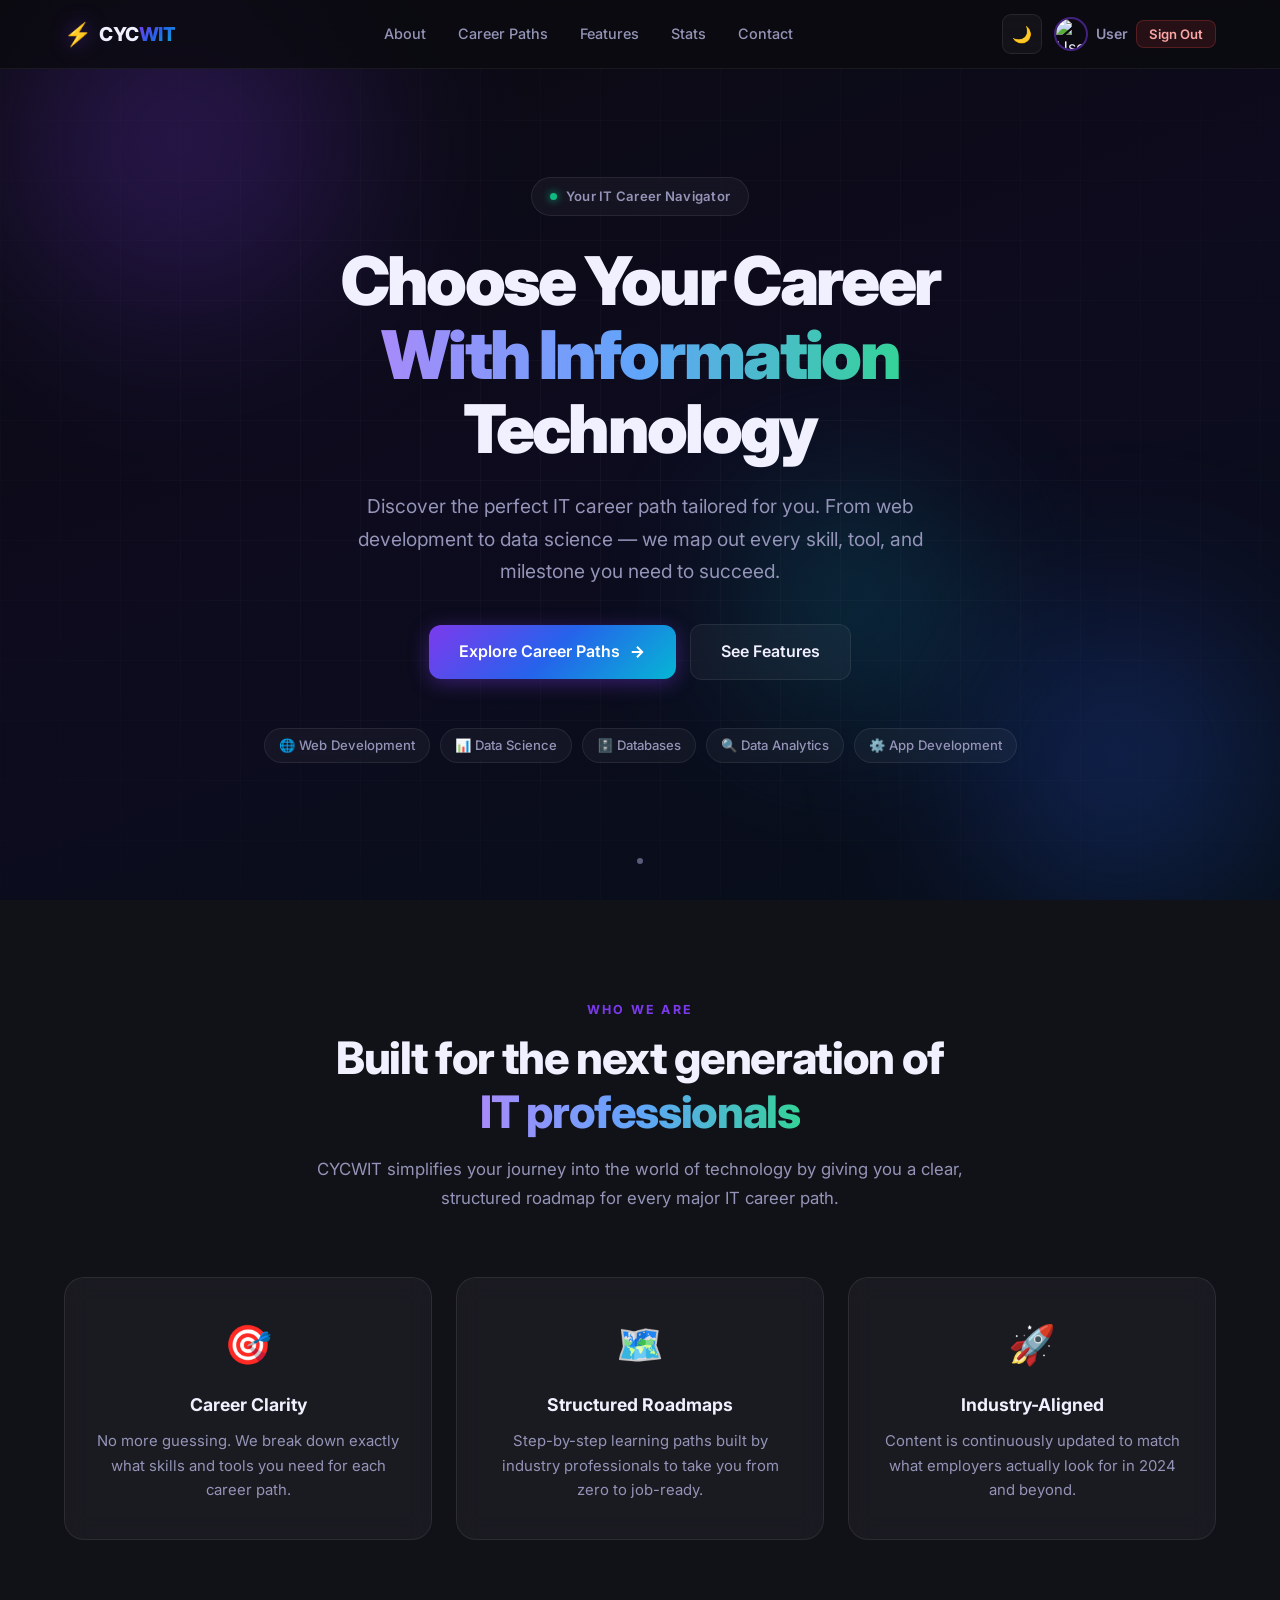
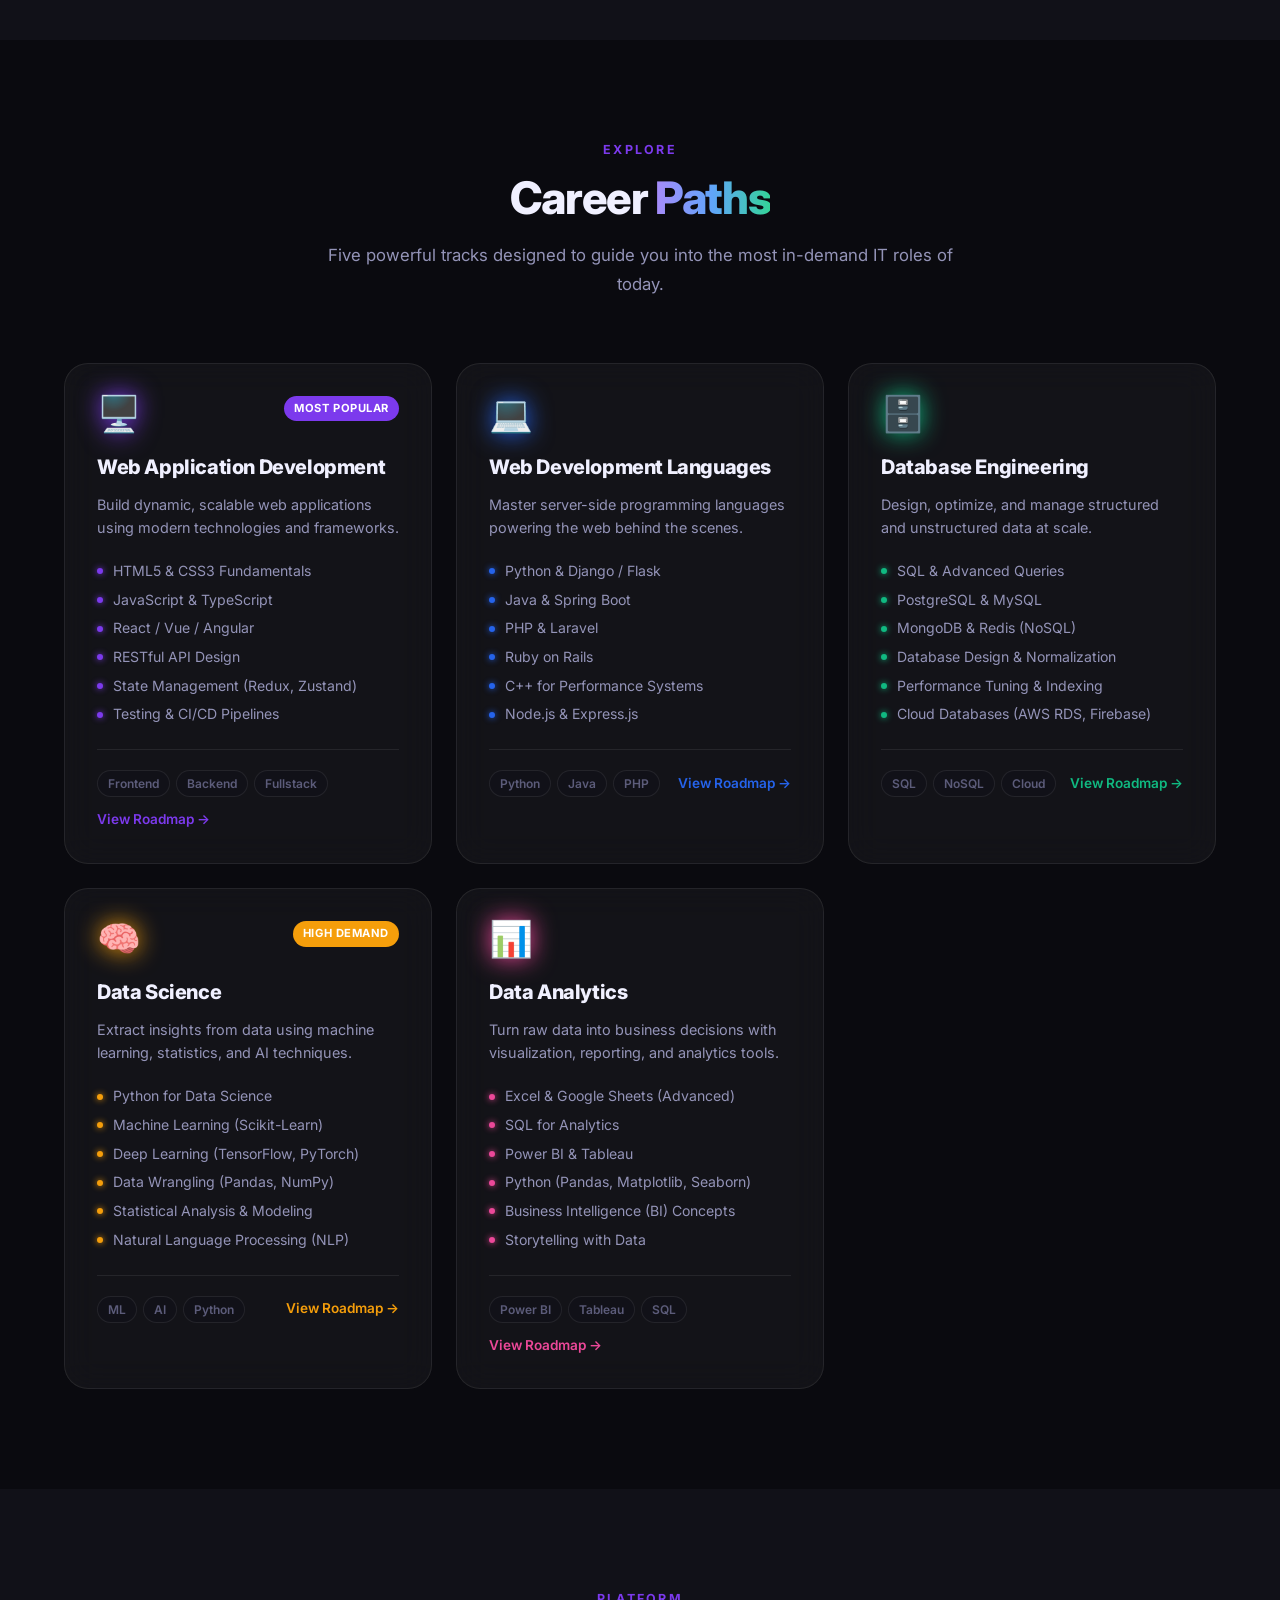
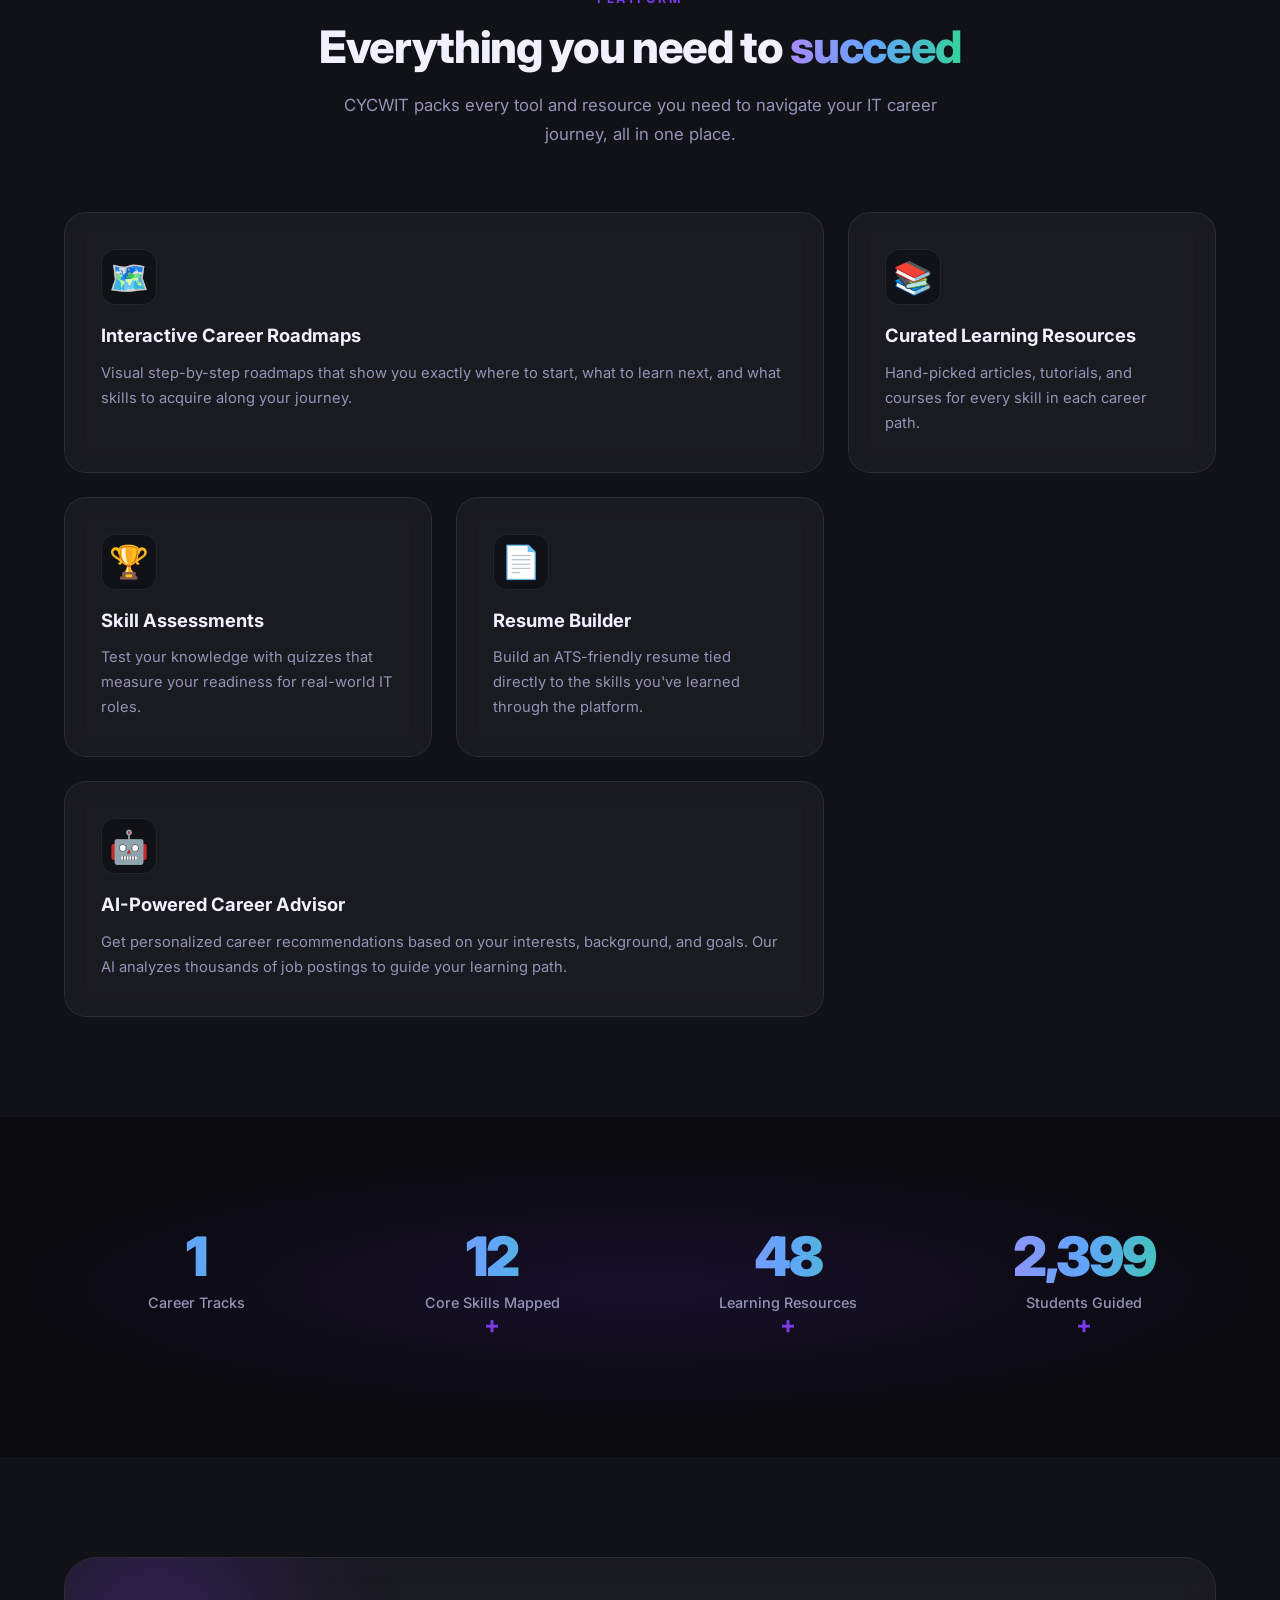
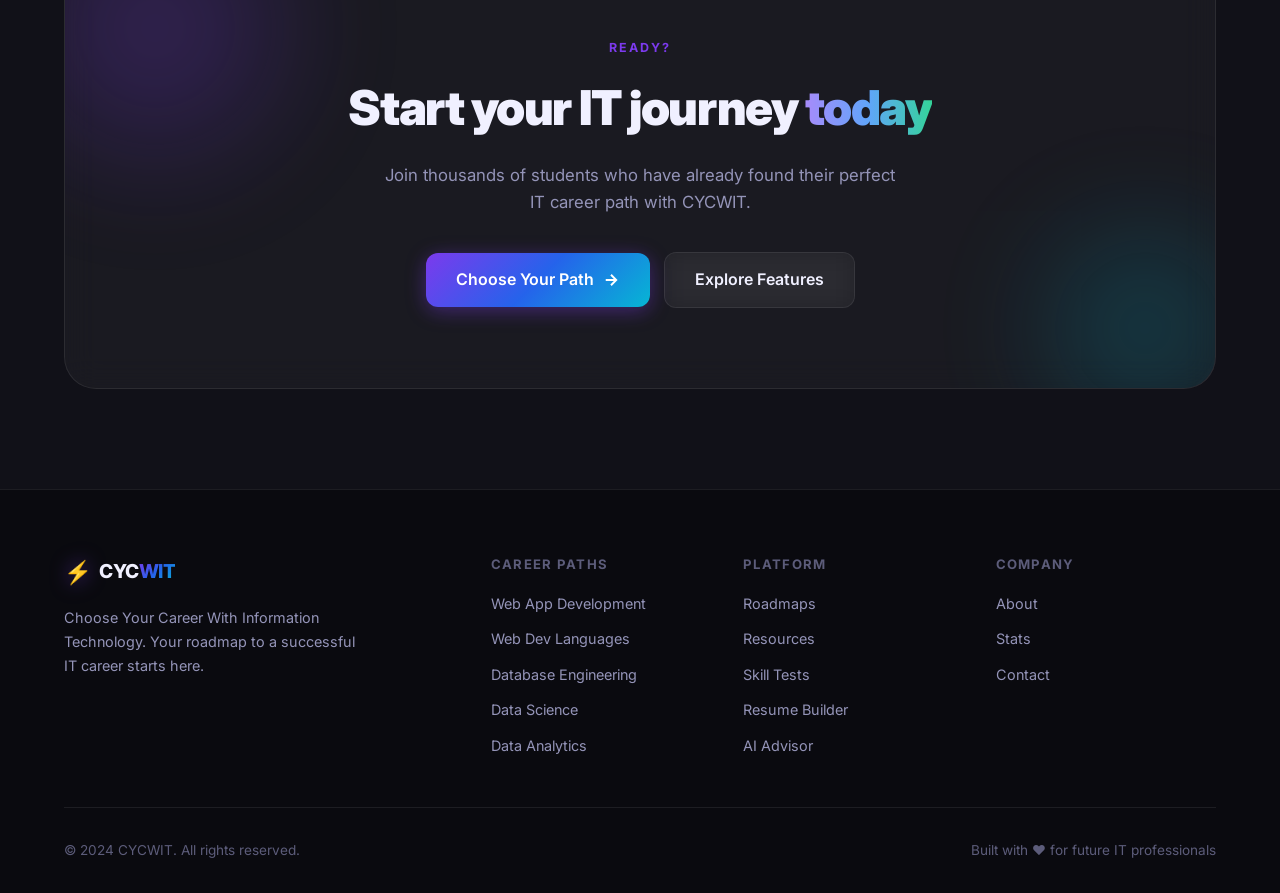
==== commit ad0319dd: "Add Firebase authentication - login page, auth guard, logout" ====
--- a/index.html
+++ b/index.html
@@ -18,6 +18,45 @@
     <link href="https://fonts.googleapis.com/css2?family=Inter:wght@300;400;500;600;700;800;900&display=swap"
         rel="stylesheet" />
     <link rel="stylesheet" href="style.css" />
+
+    <!-- Firebase Auth Guard -->
+    <script type="module">
+        import { initializeApp } from 'https://www.gstatic.com/firebasejs/10.8.0/firebase-app.js';
+        import { getAuth, onAuthStateChanged, signOut } from 'https://www.gstatic.com/firebasejs/10.8.0/firebase-auth.js';
+
+        // ======================================================
+        // 🔥 PASTE YOUR FIREBASE CONFIG HERE (same as login.html)
+        // ======================================================
+        const firebaseConfig = {
+            apiKey: "YOUR_API_KEY",
+            authDomain: "YOUR_AUTH_DOMAIN",
+            projectId: "YOUR_PROJECT_ID",
+            storageBucket: "YOUR_STORAGE_BUCKET",
+            messagingSenderId: "YOUR_MESSAGING_SENDER_ID",
+            appId: "YOUR_APP_ID"
+        };
+
+        const app = initializeApp(firebaseConfig);
+        const auth = getAuth(app);
+
+        onAuthStateChanged(auth, (user) => {
+            if (!user) {
+                // Not logged in → go to login page
+                window.location.href = 'login.html';
+            } else {
+                // Show user info in navbar
+                const nameEl = document.getElementById('navUserName');
+                const avatarEl = document.getElementById('navAvatar');
+                if (nameEl) nameEl.textContent = user.displayName || user.email.split('@')[0];
+                if (avatarEl && user.photoURL) avatarEl.src = user.photoURL;
+            }
+        });
+
+        window.logoutUser = async function () {
+            await signOut(auth);
+            window.location.href = 'login.html';
+        };
+    </script>
 </head>
 
 <body>
@@ -42,7 +81,12 @@
                 <button class="theme-toggle" id="themeToggle" aria-label="Toggle dark/light mode" title="Toggle theme">
                     <span class="theme-icon" id="themeIcon">🌙</span>
                 </button>
-                <a href="#paths" class="btn btn-primary nav-cta">Get Started</a>
+                <div class="nav-user" id="navUserArea">
+                    <img class="nav-avatar" id="navAvatar" src="https://api.dicebear.com/7.x/initials/svg?seed=U"
+                        alt="User avatar" />
+                    <span class="nav-username" id="navUserName">User</span>
+                    <button class="btn-logout" onclick="logoutUser()" title="Sign out">Sign Out</button>
+                </div>
                 <button class="hamburger" id="hamburger" aria-label="Open menu" aria-expanded="false">
                     <span></span><span></span><span></span>
                 </button>
--- a/style.css
+++ b/style.css
@@ -363,6 +363,53 @@
     display: inline-block;
 }
 
+/* Nav user area */
+.nav-user {
+    display: flex;
+    align-items: center;
+    gap: 8px;
+}
+
+.nav-avatar {
+    width: 34px;
+    height: 34px;
+    border-radius: 50%;
+    border: 2px solid rgba(124, 58, 237, 0.5);
+    object-fit: cover;
+    flex-shrink: 0;
+}
+
+.nav-username {
+    font-size: 0.88rem;
+    font-weight: 600;
+    color: var(--text-secondary);
+    max-width: 100px;
+    white-space: nowrap;
+    overflow: hidden;
+    text-overflow: ellipsis;
+}
+
+.btn-logout {
+    background: rgba(239, 68, 68, 0.12);
+    border: 1px solid rgba(239, 68, 68, 0.25);
+    color: #fca5a5;
+    border-radius: 8px;
+    padding: 5px 12px;
+    font-family: inherit;
+    font-size: 0.82rem;
+    font-weight: 600;
+    cursor: pointer;
+    transition: background 0.2s, border-color 0.2s, transform 0.2s;
+    white-space: nowrap;
+}
+
+.btn-logout:hover {
+    background: rgba(239, 68, 68, 0.22);
+    border-color: rgba(239, 68, 68, 0.5);
+    transform: translateY(-1px);
+}
+
+
 /* Hamburger */
 .hamburger {
     display: none;
@@ -816,6 +863,28 @@
 
 .path-card:hover .card-skills li {
     color: var(--text-primary);
+}
+
+/* Skill reference links */
+.card-skills a {
+    color: inherit;
+    text-decoration: none;
+    border-bottom: 1px solid transparent;
+    transition: color 0.2s ease, border-color 0.2s ease;
+    line-height: 1.4;
+}
+
+.card-skills a:hover {
+    color: var(--card-accent);
+    border-bottom-color: var(--card-accent);
+}
+
+.path-card:hover .card-skills a {
+    color: var(--text-primary);
+}
+
+.path-card:hover .card-skills a:hover {
+    color: var(--card-accent);
 }
 
 .skill-dot {
